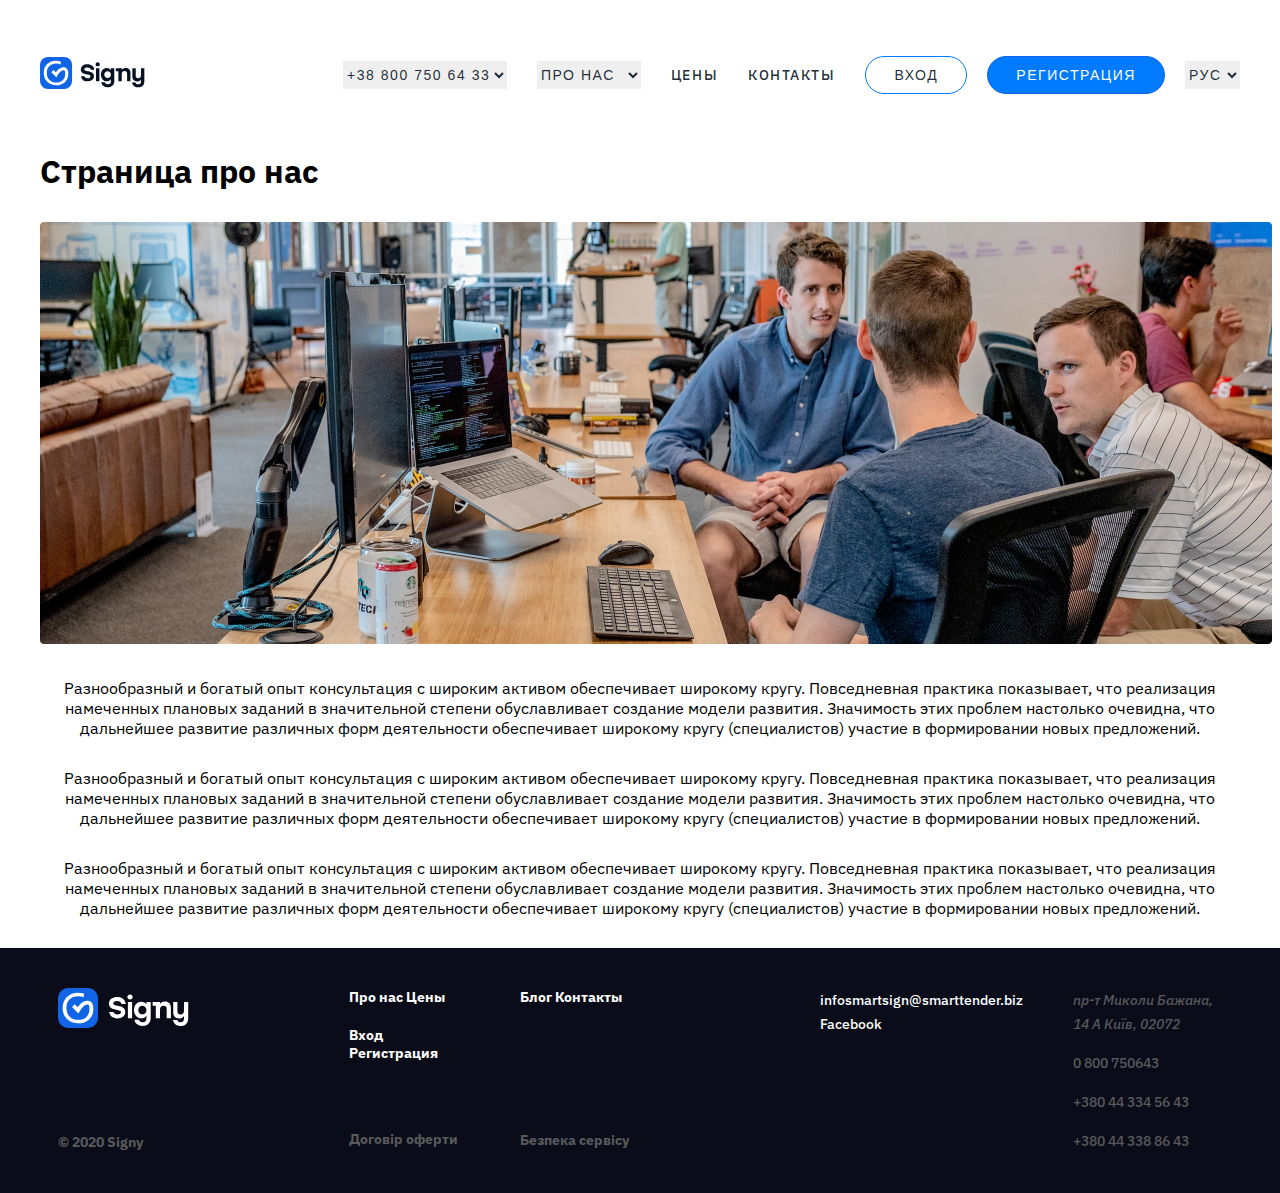
==== pages/about_us_p.html @ dbb214bf "about us almost done" ====
<!DOCTYPE html>
<html lang="en">

<head>
    <meta charset="UTF-8" />
    <meta name="viewport" content="width=device-width, initial-scale=1.0" />
    <link rel="stylesheet" href="../styles/about_us_p.css" />
    <link rel="stylesheet" href="../styles/header_footer.css">
    <title>Signy</title>
</head>

<body>
    <header class="header">
        <div class="container">
            <nav class="navbar">
                <div class="logo">
                    <a href="../index.html"><img src="../assets/imgs/SIGNY_logo.svg" alt="Signy" /></a>
                </div>
                <div class="nav-links" id="menu">
                    <span class="close">&times;</span>
                    <select name="" class="dropdown" id="">
                        <option value="tel">+38 800 750 64 33</option>
                        <option value="tel">+38 077 222 22 22</option>
                        <option value="tel">+38 077 777 77 77</option>
                        <option value="tel">+38 077 999 99 99</option>
                    </select>
                    <select name="" class="dropdown" id="">
                        <option value="about">ПРО НАС</option>
                        <option value="about">ПРО НАС2</option>
                        <option value="about">ПРО НАС3</option>
                        <option value="about">ПРО НАС4</option>
                    </select>
                    <a href="#">ЦЕНЫ</a>
                    <a href="#">КОНТАКТЫ</a>
                    <div class="header__btns">
                        <button class="header__btn">Вход</button>
                        <button class="header__btn2">регистрация</button>
                        <select name="" class="dropdown" id="">
                            <option value="language">РУС</option>
                            <option value="language">ENG</option>
                            <option value="language">UZ</option>
                            <option value="language">KZ</option>
                        </select>
                    </div>
                </div>
                <div class="menu" id="menu-toggle">
                    <img src="../assets/icons/menu.svg" alt="" />
                </div>
            </nav>
        </div>
    </header>

    <section class="about-us-p" style="max-width: 1200px;margin:0 auto;">
          <h1 style="margin-bottom: 30px;">Страница про нас</h1>
          <img src="../assets/imgs/Rectangle.png" alt="">
          <p class style="margin-top: 30px;text-align: center;">Разнообразный и богатый опыт консультация с широким активом обеспечивает широкому кругу.
             Повседневная практика показывает, что реализация намеченных плановых заданий в значительной 
             степени обуславливает создание модели развития. Значимость этих проблем настолько очевидна,
            что дальнейшее развитие различных форм деятельности обеспечивает широкому кругу (специалистов) 
              участие в формировании новых предложений.
            </p>

            <p class style="margin-top: 30px;text-align: center;">Разнообразный и богатый опыт консультация с широким активом обеспечивает широкому кругу.
                Повседневная практика показывает, что реализация намеченных плановых заданий в значительной 
                степени обуславливает создание модели развития. Значимость этих проблем настолько очевидна,
               что дальнейшее развитие различных форм деятельности обеспечивает широкому кругу (специалистов) 
                 участие в формировании новых предложений.
               </p>

               <p class style="margin-top: 30px;margin-bottom: 30px;text-align: center;">Разнообразный и богатый опыт консультация с широким активом обеспечивает широкому кругу.
                Повседневная практика показывает, что реализация намеченных плановых заданий в значительной 
                степени обуславливает создание модели развития. Значимость этих проблем настолько очевидна,
               что дальнейшее развитие различных форм деятельности обеспечивает широкому кругу (специалистов) 
                 участие в формировании новых предложений.
               </p>
    </section>

    <footer class="footer">
        <div class="container">
            <div class="footer__content">
                <div class="footer__logo">
                    <img src="../assets/imgs/SIGNY_logo3.svg" alt="">
                    <p>© 2020 Signy</p>
                </div>
                <div class="footer__links">
                    <div class="footer__link">
                        <div class="footer__link__content">
                            <a href="#">Про нас Цены</a>
                            <a href="#">Вход Регистрация</a>
                        </div>
                        <a href="#">Договір оферти</a>
                    </div>
                    <div class="footer__link footer__link2">
                        <div class="footer__link__content">
                            <a href="#">Блог Контакты</a>
                        </div>
                        <a href="#">Безпека сервісу</a>
                    </div>
                   
                </div>
            </div>
            <div class="footer__content2">
                <div class="footer__content2_email">
                    <a href="mailto:infosmartsign@smarttender.biz">infosmartsign@smarttender.biz</a>
                    <a href="htps://www.facebook.com/">Facebook</a>
                </div>
                <div class="footer__content2_address">
                    <address>пр-т Миколи Бажана, 14 А Київ, 02072</address>
                    <a href="tel:+0 800 750643">0 800 750643</a>
                    <a href="tel:+380 44 334 56 43">+380 44 334 56 43</a>
                    <a href="tel:+380 44 338 86 43">+380 44 338 86 43</a>
                </div>
            </div>
        </div>
    </footer>
    <script src="../javascript/app.js"></script>
</body>

</html>
---- styles/header_footer.css ----
@import url('https://fonts.googleapis.com/css2?family=DM+Sans:ital,opsz,wght@0,9..40,100..1000;1,9..40,100..1000&family=Flow+Circular&family=IBM+Plex+Sans:ital,wght@0,100;0,200;0,300;0,400;0,500;0,600;0,700;1,100;1,200;1,300;1,400;1,500;1,600;1,700&family=Krub:ital,wght@0,200;0,300;0,400;0,500;0,600;0,700;1,200;1,300;1,400;1,500;1,600;1,700&family=Lato:ital,wght@0,100;0,300;0,400;0,700;0,900;1,100;1,300;1,400;1,700;1,900&family=Montserrat:ital,wght@0,100..900;1,100..900&family=Nanum+Pen+Script&family=Nunito:ital,wght@0,200..1000;1,200..1000&family=Quicksand:wght@300..700&family=Rubik:ital,wght@0,300..900;1,300..900&family=Source+Serif+4:ital,opsz,wght@0,8..60,200..900;1,8..60,200..900&display=swap');

* {
    margin: 0;
    padding: 0;
    box-sizing: border-box;
}

body {

    font-family: 'IBM Plex Sans', sans-serif;

}


.container {
    max-width: 1200px;
    margin: 0 auto;
}

.header {
    padding: 20px 0;
}

.navbar {
    display: flex;
    justify-content: space-between;
    align-items: center;
    padding: 36px 0;
    text-transform: uppercase;
}

.logo img {
    width: 80%;
}

.nav-links {
    list-style: none;
    display: flex;
    align-items: center;
    gap: 30px;
}


.nav-links a {
    text-decoration: none;
    color: #061224E5;
    font-size: 14px;
    font-weight: 500;
    line-height: 20px;
    letter-spacing: 0.11em;
}

.dropdown {
    border: none;
    outline: none;
    padding: 5px 0;
    font-size: 14px;
    cursor: pointer;
    color: #061224E5;
    font-weight: 500;
    line-height: 20px;
    letter-spacing: 0.11em;


}

.header__btns {
    display: flex;
    align-items: center;
    gap: 20px;
}

.header__btn {
    line-height: 20px;
    letter-spacing: 0.11em;
    padding: 8px 28px;
    border: 1px solid #007BFF;
    border-radius: 43px;
    font-size: 14px;
    text-align: center;
    cursor: pointer;
    color: #061224E5;
    text-transform: uppercase;
    background-color: transparent;
    border: 1.5spx solid #1064E5;
    transition: all 0.3s ease-in-out;
}

.header__btn:hover {
    background-color: #f7f7f7;
}

.header__btn2 {
    line-height: 20px;
    letter-spacing: 0.11em;
    padding: 8px 28px;
    border: 1px solid #007BFF;
    border-radius: 43px;
    font-size: 14px;
    text-align: center;
    cursor: pointer;
    color: #FFFFFF;
    text-transform: uppercase;
    background-color: #007BFF;
    border: 1px solid #1064E5;
    transition: all 0.3s ease-in-out;
}

.header__btn2:hover {
    background-color: #0056b3;
}

.menu {
    display: none;
    cursor: pointer;
    
}

.close {
    display: none;
    position: absolute;
    top: 20px;
    right: 40px;
    font-size: 32px;
    font-weight: bold;
    color: #000;
    cursor: pointer;

}

@media (max-width: 950px) {
    .navbar {
        padding: 30px;
    }

    .nav-links {
        display: none;
    }

    .menu {
        display: block;
    }

    .nav-links.active {
        width: 100%;
        height: 100vh;
        background-color: #f7f7f7;
        animation: slideDownFull 0.5s ease-in-out;
        display: flex;
        flex-direction: column;
        align-items: center;
        justify-content: center;
        position: absolute;
        top: 0;
        left: 0;
        z-index: 10;
        overflow: hidden;
    }

    .header__btns {
        display: flex;
        flex-direction: column;
        align-items: center;
        gap: 20px;
    }

    .dropdown {
        background-color: #f7f7f7;
    }

    .close {
        display: block;
    }

    @keyframes slideDownFull {
        from {
            opacity: 0;
            transform: translateY(-100%);
        }

        to {
            opacity: 1;
            transform: translateY(0);
        }
    }
}









footer {
    background-color: #0a0c19;
    color: #ffffff;
    padding: 40px 0;
    display: flex;
    justify-content: space-between;
    align-items: flex-start;
    flex-wrap: wrap;
    gap: 20px;
}

.footer .container {
    display: flex;
    justify-content: space-between;
    align-items: flex-start;
    flex-wrap: wrap;
    gap: 180px;
}

.footer__content {
    width: 50%;
    display: flex;
    justify-content: start;
    align-items: self-start;

}

.footer__logo {
    width: 50%;
    display: flex;
    flex-direction: column;
    align-items: self-start;
    gap: 105px;
}

.footer__logo p {
    color: #595A5B;
    font-size: 14px;
    font-weight: bold;

}

.footer__links {
    width: 50%;
    display: flex;
    align-items: self-start;
    gap: 50px;
}

.footer__link {
    width: 100%;
    display: flex;
    flex-direction: column;
    align-items: self-start;
    gap: 68px;
}

.footer__link2 {
    width: 100%;
    display: flex;
    flex-direction: column;
    align-items: self-start;
    gap: 125px;
}

.footer__link a {
    text-decoration: none;
    color: #595A5B;
    font-size: 14px;
    font-weight: bold;
}

.footer__link__content {
    display: flex;
    flex-direction: column;
    align-items: self-start;
    gap: 20px;
}

.footer__link__content a {
    text-decoration: none;
    color: #ffffff;
    font-size: 14px;
}

.footer__link__content a:hover {
    text-decoration: underline;
}

.footer__content2 {
    width: calc(50% - 180px);
    display: flex;
    align-items: self-start;
    gap: 50px;
}

.footer__content2_email {
    font-size: 14px;
    font-weight: 500;
    line-height: 24px;
    text-align: left;
    text-underline-position: from-font;
    text-decoration-skip-ink: none;
    text-decoration: none;
    color: #ffffff;
}

.footer__content2_email a {
    text-decoration: none;
    color: #ffffff;
}

.footer__content2_email a:hover {
    text-decoration: underline;
}

.footer__content2_address {
    font-size: 14px;
    font-weight: 500;
    line-height: 24px;
    text-align: left;
    display: flex;
    flex-direction: column;
    gap: 15px;
    text-underline-position: from-font;
    text-decoration-skip-ink: none;
    text-decoration: none;
    color: #595A5B;
}

.footer__content2_address a {
    text-decoration: none;
    color: #595A5B;
}

.footer__content2_address a:hover {
    text-decoration: underline;
}

@media (max-width: 1100px) {
    .footer .container {
        width: 100%;
        gap: 30px;
    }
}

@media (max-width: 950px) {
    footer {
        width: 100%;
        padding: 30px 15px;
    }

    .footer .container {
        width: 100%;
        gap: 30px;
    }

    .footer__content {
        width: 50%;
        align-items: flex-start;
        gap: 25px;
    }

    .footer__logo,
    .footer__links,
    .footer__content2 {
        width: calc(50% - 30px);
        flex-direction: column;
        align-items: flex-start;
        gap: 25px;
    }

    .footer__link,
    .footer__link2 {
        gap: 20px;
    }

    .footer__link__content,
    .footer__content2_address {
        gap: 15px;
    }

    .footer__link a,
    .footer__content2_email,
    .footer__content2_address {
        font-size: 13px;
    }

    .footer__content2_email a {
        font-size: 13px;
    }
}

@media (max-width: 480px) {
    footer {
        display: flex;
        flex-direction: column;
        align-items: flex-start;
        justify-content: flex-start;
        padding: 20px 10px;
    }

    .footer .container {
        flex-direction: column;
        gap: 20px;
    }

    .footer__content {
        width: 100%;
        flex-direction: column;
        align-items: flex-start;
        gap: 20px;
    }

    .footer__logo,
    .footer__links,
    .footer__content2 {
        width: 100%;
        flex-direction: column;
        align-items: flex-start;
        gap: 20px;
    }

    .footer__link,
    .footer__link2 {
        gap: 20px;
    }

    .footer__link__content,
    .footer__content2_address {
        gap: 10px;
    }
}

#myBtn {
    display: none;
    position: fixed;
    bottom: 20px;
    right: 30px;
    z-index: 99;
    border: none;
    outline: none;
    background-color: #bafaf8;
    color: #061224e5;
    cursor: pointer;
    padding: 10px;
    border-radius: 10px;
    font-size: 18px;/
}

#myBtn img {
    width: 20px;
    height: 20px;
}


#myBtn:hover {
    background-color: #a2fdfa;
}
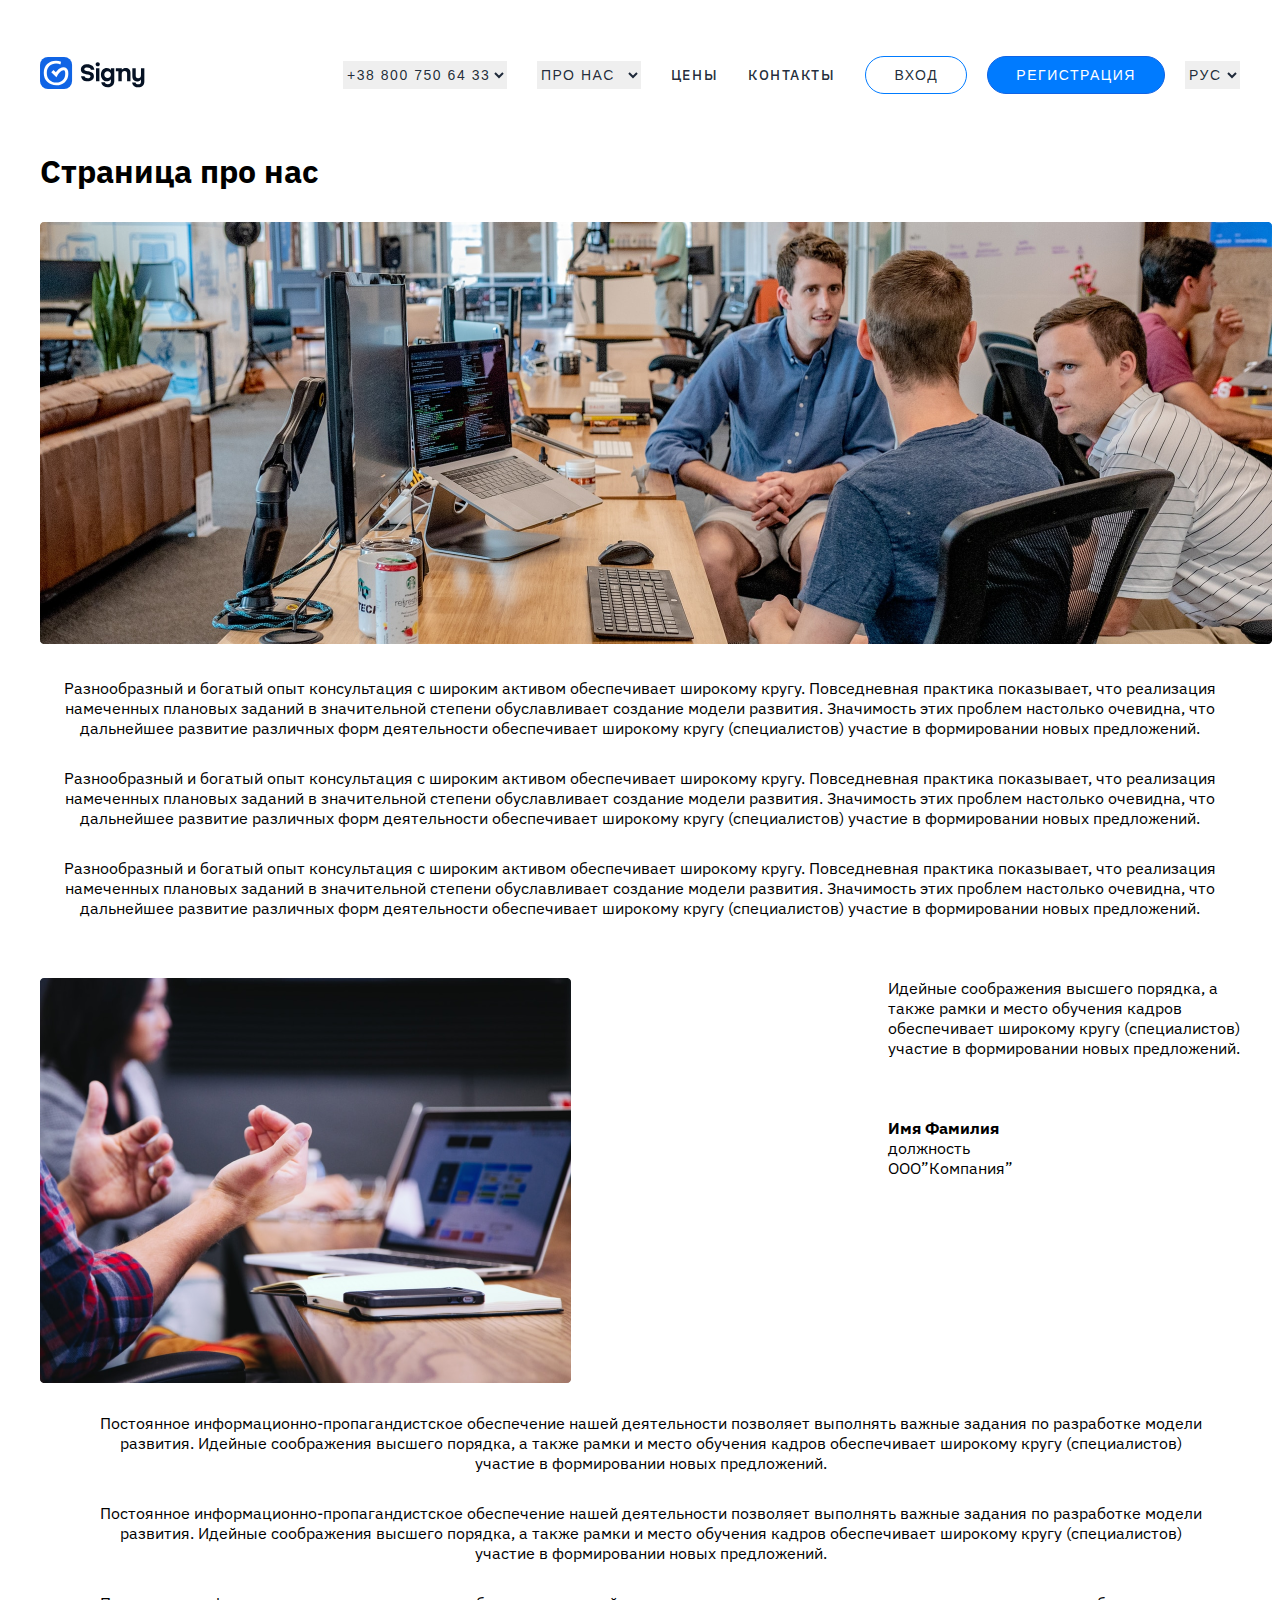
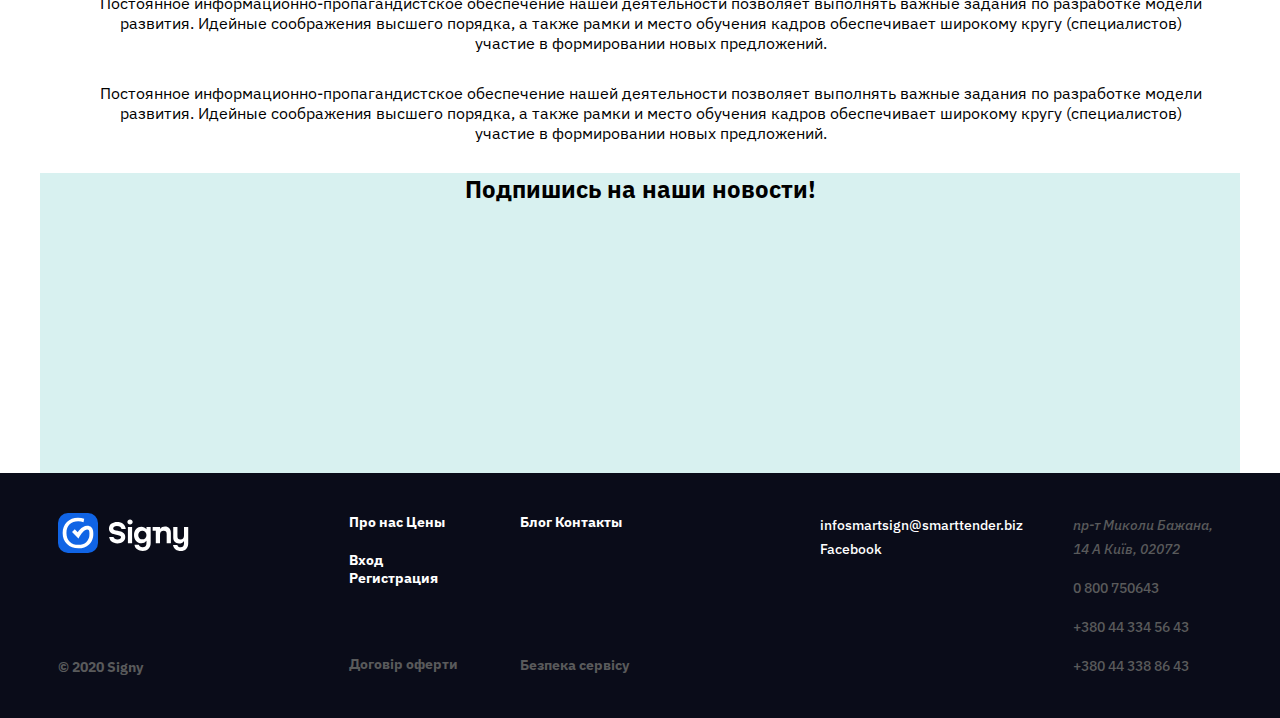
==== commit e5d5d862: "almost done 1,2 ta ishi bor" ====
--- a/pages/about_us_p.html
+++ b/pages/about_us_p.html
@@ -1,119 +1,183 @@
 <!DOCTYPE html>
 <html lang="en">
-
-<head>
+  <head>
     <meta charset="UTF-8" />
     <meta name="viewport" content="width=device-width, initial-scale=1.0" />
     <link rel="stylesheet" href="../styles/about_us_p.css" />
-    <link rel="stylesheet" href="../styles/header_footer.css">
+    <link rel="stylesheet" href="../styles/header_footer.css" />
     <title>Signy</title>
-</head>
+  </head>
 
-<body>
+  <body>
     <header class="header">
-        <div class="container">
-            <nav class="navbar">
-                <div class="logo">
-                    <a href="../index.html"><img src="../assets/imgs/SIGNY_logo.svg" alt="Signy" /></a>
-                </div>
-                <div class="nav-links" id="menu">
-                    <span class="close">&times;</span>
-                    <select name="" class="dropdown" id="">
-                        <option value="tel">+38 800 750 64 33</option>
-                        <option value="tel">+38 077 222 22 22</option>
-                        <option value="tel">+38 077 777 77 77</option>
-                        <option value="tel">+38 077 999 99 99</option>
-                    </select>
-                    <select name="" class="dropdown" id="">
-                        <option value="about">ПРО НАС</option>
-                        <option value="about">ПРО НАС2</option>
-                        <option value="about">ПРО НАС3</option>
-                        <option value="about">ПРО НАС4</option>
-                    </select>
-                    <a href="#">ЦЕНЫ</a>
-                    <a href="#">КОНТАКТЫ</a>
-                    <div class="header__btns">
-                        <button class="header__btn">Вход</button>
-                        <button class="header__btn2">регистрация</button>
-                        <select name="" class="dropdown" id="">
-                            <option value="language">РУС</option>
-                            <option value="language">ENG</option>
-                            <option value="language">UZ</option>
-                            <option value="language">KZ</option>
-                        </select>
-                    </div>
-                </div>
-                <div class="menu" id="menu-toggle">
-                    <img src="../assets/icons/menu.svg" alt="" />
-                </div>
-            </nav>
-        </div>
+      <div class="container">
+        <nav class="navbar">
+          <div class="logo">
+            <a href="../index.html"
+              ><img src="../assets/imgs/SIGNY_logo.svg" alt="Signy"
+            /></a>
+          </div>
+          <div class="nav-links" id="menu">
+            <span class="close">&times;</span>
+            <select name="" class="dropdown" id="">
+              <option value="tel">+38 800 750 64 33</option>
+              <option value="tel">+38 077 222 22 22</option>
+              <option value="tel">+38 077 777 77 77</option>
+              <option value="tel">+38 077 999 99 99</option>
+            </select>
+            <select name="" class="dropdown" id="">
+              <option value="about">ПРО НАС</option>
+              <option value="about">ПРО НАС2</option>
+              <option value="about">ПРО НАС3</option>
+              <option value="about">ПРО НАС4</option>
+            </select>
+            <a href="#">ЦЕНЫ</a>
+            <a href="#">КОНТАКТЫ</a>
+            <div class="header__btns">
+              <button class="header__btn">Вход</button>
+              <button class="header__btn2">регистрация</button>
+              <select name="" class="dropdown" id="">
+                <option value="language">РУС</option>
+                <option value="language">ENG</option>
+                <option value="language">UZ</option>
+                <option value="language">KZ</option>
+              </select>
+            </div>
+          </div>
+          <div class="menu" id="menu-toggle">
+            <img src="../assets/icons/menu.svg" alt="" />
+          </div>
+        </nav>
+      </div>
     </header>
 
-    <section class="about-us-p" style="max-width: 1200px;margin:0 auto;">
-          <h1 style="margin-bottom: 30px;">Страница про нас</h1>
-          <img src="../assets/imgs/Rectangle.png" alt="">
-          <p class style="margin-top: 30px;text-align: center;">Разнообразный и богатый опыт консультация с широким активом обеспечивает широкому кругу.
-             Повседневная практика показывает, что реализация намеченных плановых заданий в значительной 
-             степени обуславливает создание модели развития. Значимость этих проблем настолько очевидна,
-            что дальнейшее развитие различных форм деятельности обеспечивает широкому кругу (специалистов) 
-              участие в формировании новых предложений.
-            </p>
+    <section class="about-us-p" style="max-width: 1200px; margin: 0 auto">
+      <h1 style="margin-bottom: 30px">Страница про нас</h1>
+      <img src="../assets/imgs/Rectangle.png" alt="" />
+      <p class style="margin-top: 30px; text-align: center;display: flex;flex-wrap: wrap;">
+        Разнообразный и богатый опыт консультация с широким активом обеспечивает
+        широкому кругу. Повседневная практика показывает, что реализация
+        намеченных плановых заданий в значительной степени обуславливает
+        создание модели развития. Значимость этих проблем настолько очевидна,
+        что дальнейшее развитие различных форм деятельности обеспечивает
+        широкому кругу (специалистов) участие в формировании новых предложений.
+      </p>
 
-            <p class style="margin-top: 30px;text-align: center;">Разнообразный и богатый опыт консультация с широким активом обеспечивает широкому кругу.
-                Повседневная практика показывает, что реализация намеченных плановых заданий в значительной 
-                степени обуславливает создание модели развития. Значимость этих проблем настолько очевидна,
-               что дальнейшее развитие различных форм деятельности обеспечивает широкому кругу (специалистов) 
-                 участие в формировании новых предложений.
-               </p>
+      <p class style="margin-top: 30px; text-align: center;display: flex;flex-wrap: wrap;">
+        Разнообразный и богатый опыт консультация с широким активом обеспечивает
+        широкому кругу. Повседневная практика показывает, что реализация
+        намеченных плановых заданий в значительной степени обуславливает
+        создание модели развития. Значимость этих проблем настолько очевидна,
+        что дальнейшее развитие различных форм деятельности обеспечивает
+        широкому кругу (специалистов) участие в формировании новых предложений.
+      </p>
 
-               <p class style="margin-top: 30px;margin-bottom: 30px;text-align: center;">Разнообразный и богатый опыт консультация с широким активом обеспечивает широкому кругу.
-                Повседневная практика показывает, что реализация намеченных плановых заданий в значительной 
-                степени обуславливает создание модели развития. Значимость этих проблем настолько очевидна,
-               что дальнейшее развитие различных форм деятельности обеспечивает широкому кругу (специалистов) 
-                 участие в формировании новых предложений.
-               </p>
+      <p
+        class
+        style="margin-top: 30px; margin-bottom: 30px; text-align: center;display: flex;flex-wrap: wrap;"
+      >
+        Разнообразный и богатый опыт консультация с широким активом обеспечивает
+        широкому кругу. Повседневная практика показывает, что реализация
+        намеченных плановых заданий в значительной степени обуславливает
+        создание модели развития. Значимость этих проблем настолько очевидна,
+        что дальнейшее развитие различных форм деятельности обеспечивает
+        широкому кругу (специалистов) участие в формировании новых предложений.
+      </p>
+
+      <section
+        class="leksika"style="max-width: 1070;height: 405;margin: 0 auto;display: flex;justify-content: space-between;flex-wrap:wrap; margin-top: 60px;"
+      >
+        <img src="../assets/imgs/Rectangle 388.png" alt="" />
+        <p>
+          Идейные соображения высшего порядка, а <br />также рамки и место
+          обучения кадров<br />
+          обеспечивает широкому кругу (специалистов) <br />участие в
+          формировании новых предложений.
+          <br />
+          <br />
+          <br />
+          <br />
+          <strong>Имя Фамилия</strong><br />
+          должность<br />
+          ООО”Компания”<br />
+        </p>
+      </section>
+      <p style="text-align: center; margin-top: 30px;display: flex;flex-wrap: wrap;margin-left: 60px;">
+        Постоянное информационно-пропагандистское обеспечение нашей деятельности
+        позволяет выполнять важные задания по разработке модели<br />
+        развития. Идейные соображения высшего порядка, а также рамки и место
+        обучения кадров обеспечивает широкому кругу (специалистов)<br />
+        участие в формировании новых предложений.
+      </p>
+
+      <p style="text-align: center; margin-top: 30px;display: flex;flex-wrap: wrap;margin-left: 60px;">
+        Постоянное информационно-пропагандистское обеспечение нашей деятельности
+        позволяет выполнять важные задания по разработке модели<br />
+        развития. Идейные соображения высшего порядка, а также рамки и место
+        обучения кадров обеспечивает широкому кругу (специалистов)<br />
+        участие в формировании новых предложений.
+      </p>
+
+      <p style="text-align: center; margin-top: 30px;display: flex;flex-wrap: wrap;margin-left: 60px;">
+        Постоянное информационно-пропагандистское обеспечение нашей деятельности
+        позволяет выполнять важные задания по разработке модели<br />
+        развития. Идейные соображения высшего порядка, а также рамки и место
+        обучения кадров обеспечивает широкому кругу (специалистов)<br />
+        участие в формировании новых предложений.
+      </p>
+
+      <p style="text-align: center; margin-top: 30px;display: flex;flex-wrap: wrap;margin-bottom: 30px;margin-left: 60px;">
+        Постоянное информационно-пропагандистское обеспечение нашей деятельности
+        позволяет выполнять важные задания по разработке модели<br />
+        развития. Идейные соображения высшего порядка, а также рамки и место
+        обучения кадров обеспечивает широкому кругу (специалистов)<br />
+        участие в формировании новых предложений.
+      </p>
+      <section class="send" style="width: 1200px;height: 300px;background-color:#D8F1F0;">
+        <h2 style="text-align: center;margin-top: 10px;">Подпишись на наши новости!</h2>
+        
+      </section>
     </section>
 
     <footer class="footer">
-        <div class="container">
-            <div class="footer__content">
-                <div class="footer__logo">
-                    <img src="../assets/imgs/SIGNY_logo3.svg" alt="">
-                    <p>© 2020 Signy</p>
-                </div>
-                <div class="footer__links">
-                    <div class="footer__link">
-                        <div class="footer__link__content">
-                            <a href="#">Про нас Цены</a>
-                            <a href="#">Вход Регистрация</a>
-                        </div>
-                        <a href="#">Договір оферти</a>
-                    </div>
-                    <div class="footer__link footer__link2">
-                        <div class="footer__link__content">
-                            <a href="#">Блог Контакты</a>
-                        </div>
-                        <a href="#">Безпека сервісу</a>
-                    </div>
-                   
-                </div>
+      <div class="container">
+        <div class="footer__content">
+          <div class="footer__logo">
+            <img src="../assets/imgs/SIGNY_logo3.svg" alt="" />
+            <p>© 2020 Signy</p>
+          </div>
+          <div class="footer__links">
+            <div class="footer__link">
+              <div class="footer__link__content">
+                <a href="#">Про нас Цены</a>
+                <a href="#">Вход Регистрация</a>
+              </div>
+              <a href="#">Договір оферти</a>
             </div>
-            <div class="footer__content2">
-                <div class="footer__content2_email">
-                    <a href="mailto:infosmartsign@smarttender.biz">infosmartsign@smarttender.biz</a>
-                    <a href="htps://www.facebook.com/">Facebook</a>
-                </div>
-                <div class="footer__content2_address">
-                    <address>пр-т Миколи Бажана, 14 А Київ, 02072</address>
-                    <a href="tel:+0 800 750643">0 800 750643</a>
-                    <a href="tel:+380 44 334 56 43">+380 44 334 56 43</a>
-                    <a href="tel:+380 44 338 86 43">+380 44 338 86 43</a>
-                </div>
+            <div class="footer__link footer__link2">
+              <div class="footer__link__content">
+                <a href="#">Блог Контакты</a>
+              </div>
+              <a href="#">Безпека сервісу</a>
             </div>
+          </div>
         </div>
+        <div class="footer__content2">
+          <div class="footer__content2_email">
+            <a href="mailto:infosmartsign@smarttender.biz"
+              >infosmartsign@smarttender.biz</a
+            >
+            <a href="htps://www.facebook.com/">Facebook</a>
+          </div>
+          <div class="footer__content2_address">
+            <address>пр-т Миколи Бажана, 14 А Київ, 02072</address>
+            <a href="tel:+0 800 750643">0 800 750643</a>
+            <a href="tel:+380 44 334 56 43">+380 44 334 56 43</a>
+            <a href="tel:+380 44 338 86 43">+380 44 338 86 43</a>
+          </div>
+        </div>
+      </div>
     </footer>
     <script src="../javascript/app.js"></script>
-</body>
-
-</html>+  </body>
+</html>
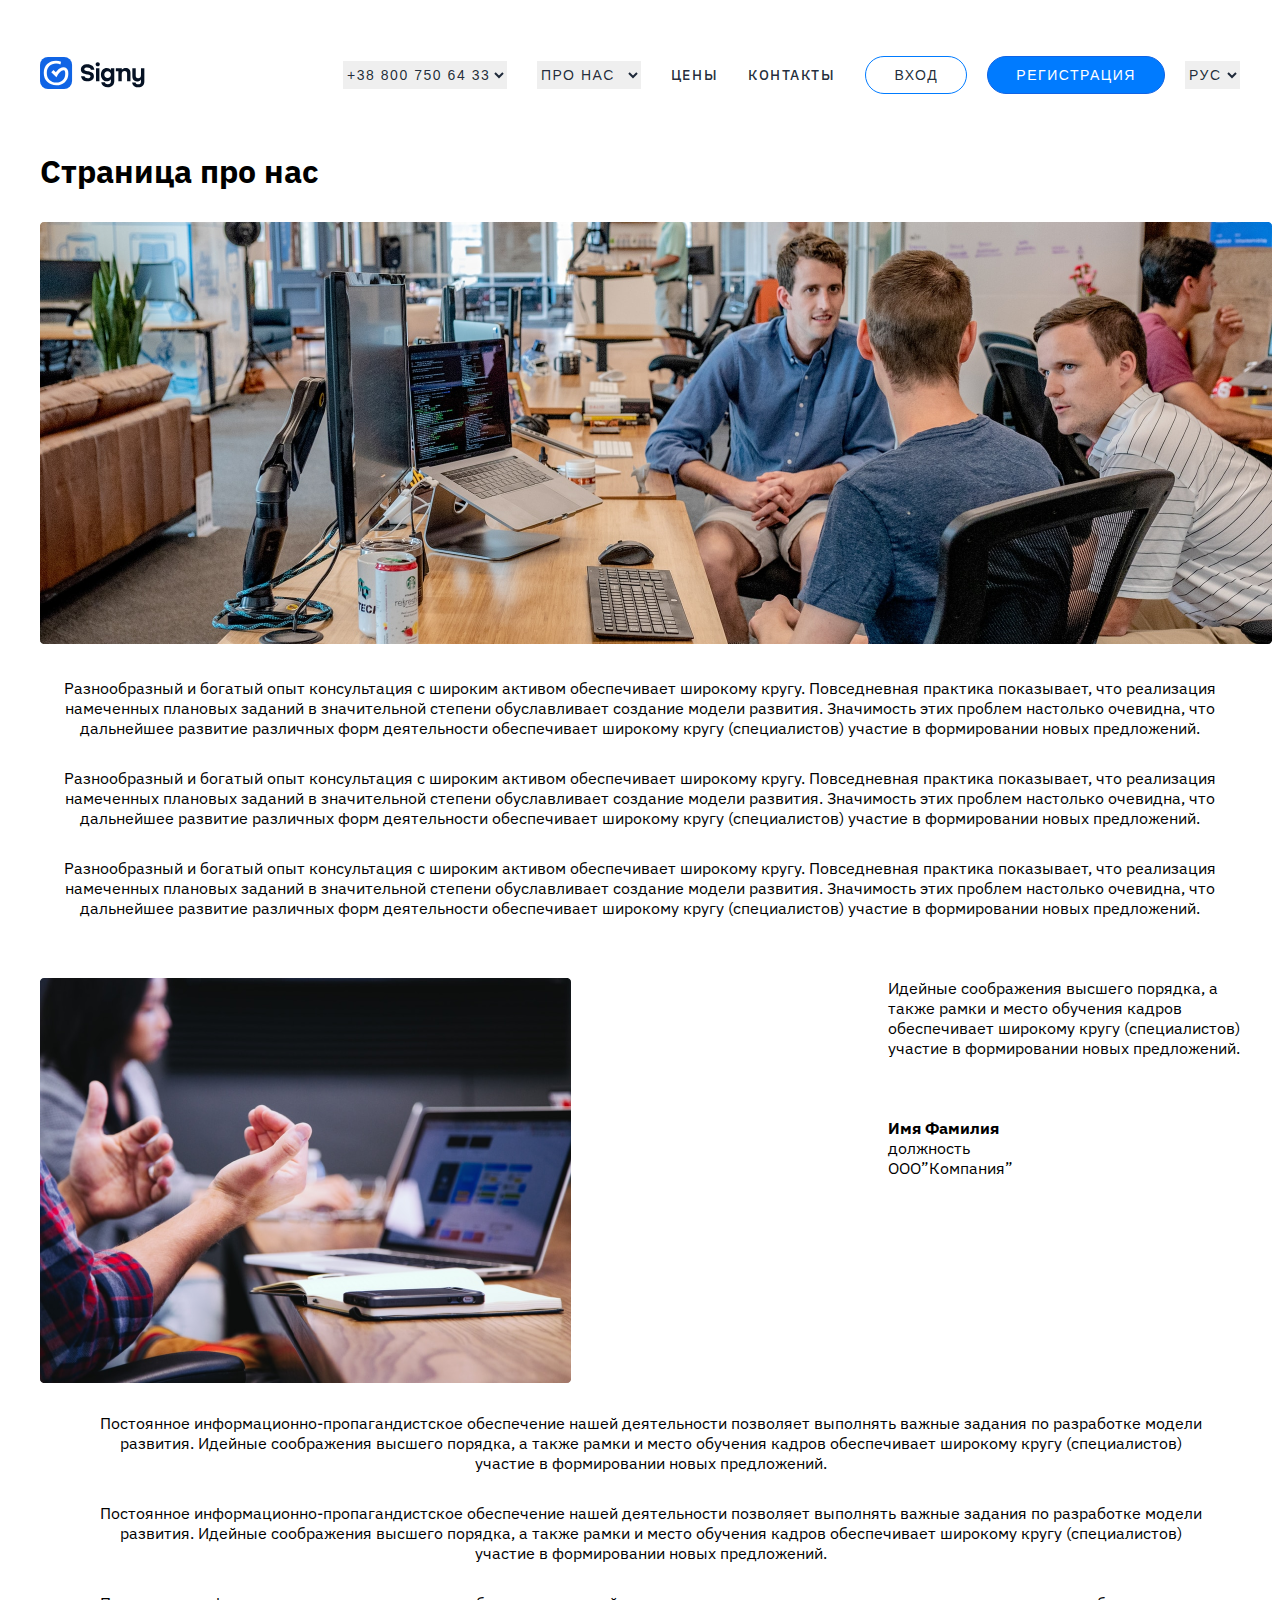
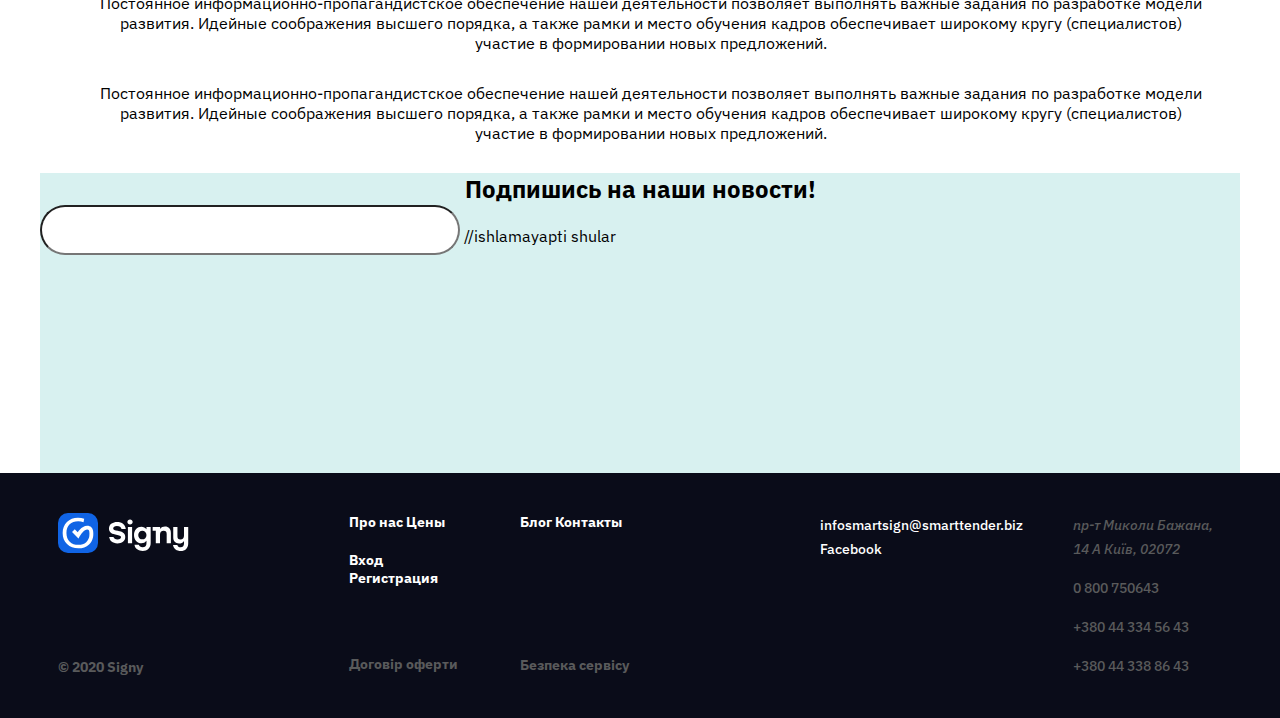
==== commit 477af402: "done..." ====
--- a/pages/about_us_p.html
+++ b/pages/about_us_p.html
@@ -134,8 +134,9 @@
         участие в формировании новых предложений.
       </p>
       <section class="send" style="width: 1200px;height: 300px;background-color:#D8F1F0;">
-        <h2 style="text-align: center;margin-top: 10px;">Подпишись на наши новости!</h2>
-        
+        <h2 style="text-align: center;">Подпишись на наши новости!</h2>
+        <input type="email" style="width: 420px;height: 50px;border-radius: 48px;font-size: 35px;margin-bottom: 20px;margin-top: 30ox; margin: 0 auto;">
+        //ishlamayapti shular
       </section>
     </section>
 
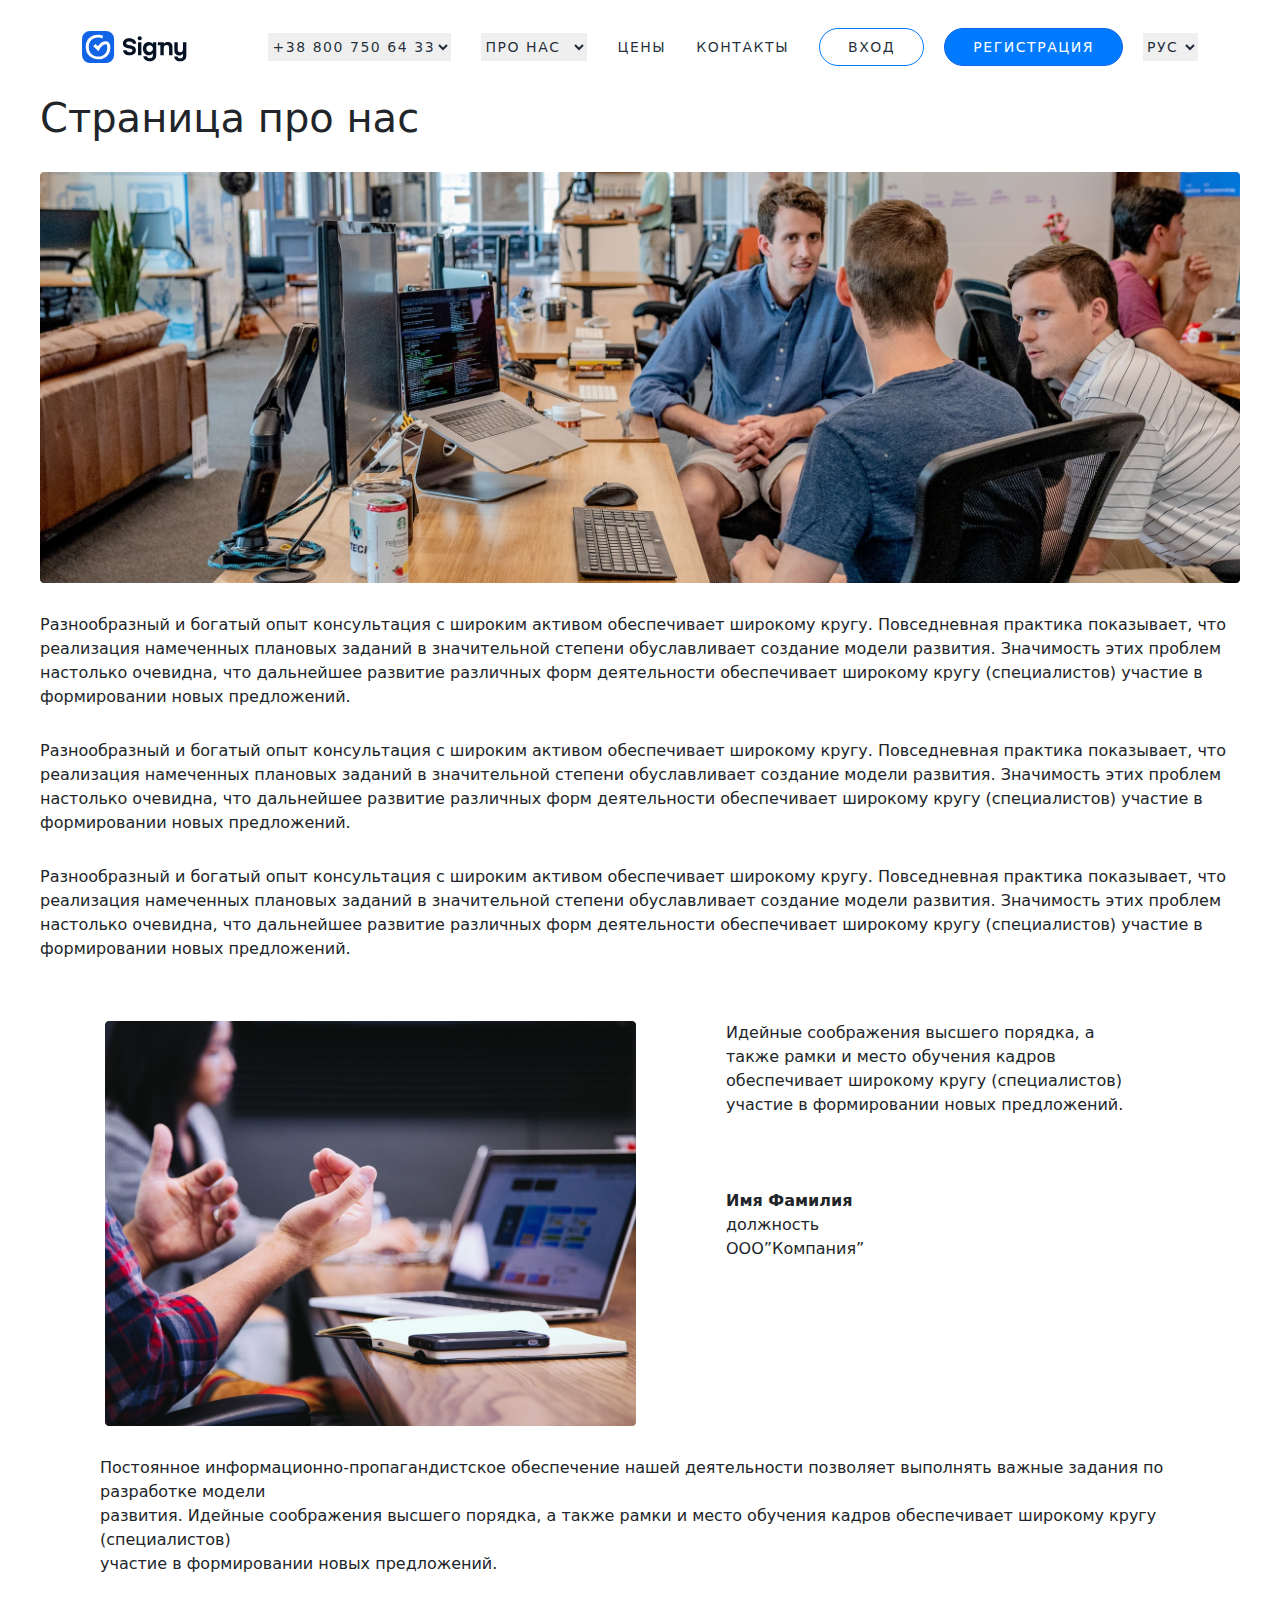
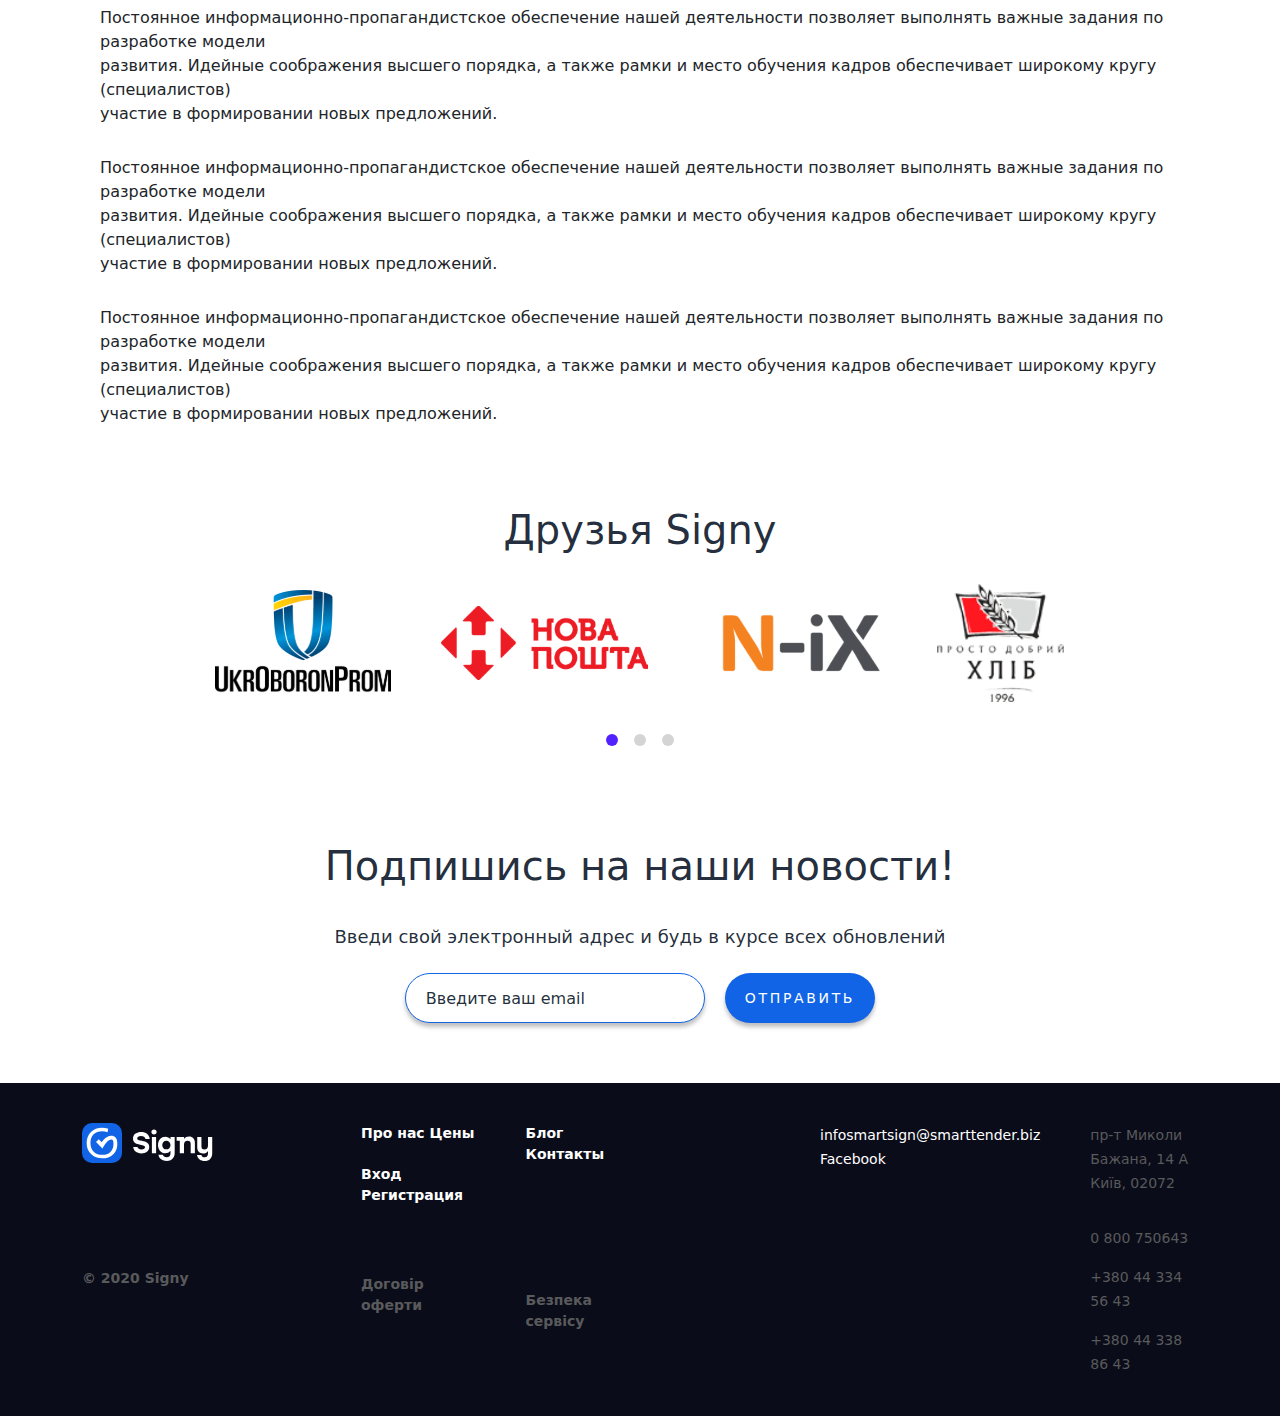
==== commit 07ebc3b2: "sacasd" ====
--- a/pages/about_us_p.html
+++ b/pages/about_us_p.html
@@ -1,184 +1,277 @@
 <!DOCTYPE html>
 <html lang="en">
-  <head>
-    <meta charset="UTF-8" />
-    <meta name="viewport" content="width=device-width, initial-scale=1.0" />
-    <link rel="stylesheet" href="../styles/about_us_p.css" />
-    <link rel="stylesheet" href="../styles/header_footer.css" />
-    <title>Signy</title>
-  </head>
-
-  <body>
-    <header class="header">
-      <div class="container">
-        <nav class="navbar">
-          <div class="logo">
-            <a href="../index.html"
-              ><img src="../assets/imgs/SIGNY_logo.svg" alt="Signy"
-            /></a>
-          </div>
-          <div class="nav-links" id="menu">
-            <span class="close">&times;</span>
+
+<head>
+  <meta charset="UTF-8" />
+  <meta name="viewport" content="width=device-width, initial-scale=1.0" />
+  <link rel="stylesheet" href="../styles/about_us_p.css" />
+  <link rel="stylesheet" href="../styles/header_footer.css" />
+  <link rel="shortcut icon" href="../assets/imgs/favicon.svg" type="image/x-icon" />
+  <link href="https://cdn.jsdelivr.net/npm/bootstrap@5.3.3/dist/css/bootstrap.min.css" rel="stylesheet"
+    integrity="sha384-QWTKZyjpPEjISv5WaRU9OFeRpok6YctnYmDr5pNlyT2bRjXh0JMhjY6hW+ALEwIH" crossorigin="anonymous" />
+  <link rel="stylesheet" href="https://cdn.jsdelivr.net/npm/swiper@11/swiper-bundle.min.css" />
+
+  <title>Signy</title>
+</head>
+
+<body>
+  <header class="header">
+    <div class="container">
+      <nav class="navbar">
+        <div class="logo">
+          <a href="../index.html"><img src="../assets/imgs/SIGNY_logo.svg" alt="Signy" /></a>
+        </div>
+        <div class="nav-links" id="menu">
+          <span class="close">&times;</span>
+          <select name="" class="dropdown" id="">
+            <option value="tel">+38 800 750 64 33</option>
+            <option value="tel">+38 077 222 22 22</option>
+            <option value="tel">+38 077 777 77 77</option>
+            <option value="tel">+38 077 999 99 99</option>
+          </select>
+          <select name="" class="dropdown" id="">
+            <option value="about">ПРО НАС</option>
+            <option value="about">ПРО НАС2</option>
+            <option value="about">ПРО НАС3</option>
+            <option value="about">ПРО НАС4</option>
+          </select>
+          <a href="#">ЦЕНЫ</a>
+          <a href="#">КОНТАКТЫ</a>
+          <div class="header__btns">
+            <button class="header__btn">Вход</button>
+            <button class="header__btn2">регистрация</button>
             <select name="" class="dropdown" id="">
-              <option value="tel">+38 800 750 64 33</option>
-              <option value="tel">+38 077 222 22 22</option>
-              <option value="tel">+38 077 777 77 77</option>
-              <option value="tel">+38 077 999 99 99</option>
+              <option value="language">РУС</option>
+              <option value="language">ENG</option>
+              <option value="language">UZ</option>
+              <option value="language">KZ</option>
             </select>
-            <select name="" class="dropdown" id="">
-              <option value="about">ПРО НАС</option>
-              <option value="about">ПРО НАС2</option>
-              <option value="about">ПРО НАС3</option>
-              <option value="about">ПРО НАС4</option>
-            </select>
-            <a href="#">ЦЕНЫ</a>
-            <a href="#">КОНТАКТЫ</a>
-            <div class="header__btns">
-              <button class="header__btn">Вход</button>
-              <button class="header__btn2">регистрация</button>
-              <select name="" class="dropdown" id="">
-                <option value="language">РУС</option>
-                <option value="language">ENG</option>
-                <option value="language">UZ</option>
-                <option value="language">KZ</option>
-              </select>
-            </div>
-          </div>
-          <div class="menu" id="menu-toggle">
-            <img src="../assets/icons/menu.svg" alt="" />
-          </div>
-        </nav>
+          </div>
+        </div>
+        <div class="menu" id="menu-toggle">
+          <img src="../assets/icons/menu.svg" alt="" />
+        </div>
+      </nav>
+    </div>
+  </header>
+
+  <section class="about-us-p" style="max-width: 1200px; margin: 0 auto">
+    <h1 style="margin-bottom: 30px">Страница про нас</h1>
+    <img style="width: 100%;" src="../assets/imgs/Rectangle.png" alt="" />
+    <p class style="margin-top: 30px; text-align: left;display: flex;flex-wrap: wrap;">
+      Разнообразный и богатый опыт консультация с широким активом обеспечивает
+      широкому кругу. Повседневная практика показывает, что реализация
+      намеченных плановых заданий в значительной степени обуславливает
+      создание модели развития. Значимость этих проблем настолько очевидна,
+      что дальнейшее развитие различных форм деятельности обеспечивает
+      широкому кругу (специалистов) участие в формировании новых предложений.
+    </p>
+
+    <p class style="margin-top: 30px; text-align: left;display: flex;flex-wrap: wrap;">
+      Разнообразный и богатый опыт консультация с широким активом обеспечивает
+      широкому кругу. Повседневная практика показывает, что реализация
+      намеченных плановых заданий в значительной степени обуславливает
+      создание модели развития. Значимость этих проблем настолько очевидна,
+      что дальнейшее развитие различных форм деятельности обеспечивает
+      широкому кругу (специалистов) участие в формировании новых предложений.
+    </p>
+
+    <p class style="margin-top: 30px; margin-bottom: 30px; text-align: left;display: flex;flex-wrap: wrap;">
+      Разнообразный и богатый опыт консультация с широким активом обеспечивает
+      широкому кругу. Повседневная практика показывает, что реализация
+      намеченных плановых заданий в значительной степени обуславливает
+      создание модели развития. Значимость этих проблем настолько очевидна,
+      что дальнейшее развитие различных форм деятельности обеспечивает
+      широкому кругу (специалистов) участие в формировании новых предложений.
+    </p>
+
+    <section class="leksika"
+      style="max-width: 1070px;height: 405;margin: 0 auto;display: flex;gap: 90px;flex-wrap:wrap; margin-top: 60px;">
+      <img src="../assets/imgs/Rectangle 388.png" alt="" />
+      <p>
+        Идейные соображения высшего порядка, а <br />также рамки и место
+        обучения кадров<br />
+        обеспечивает широкому кругу (специалистов) <br />участие в
+        формировании новых предложений.
+        <br />
+        <br />
+        <br />
+        <br />
+        <strong>Имя Фамилия</strong><br />
+        должность<br />
+        ООО”Компания”<br />
+      </p>
+    </section>
+    <p style="text-align: left; margin-top: 30px;display: flex;flex-wrap: wrap;margin-left: 60px;">
+      Постоянное информационно-пропагандистское обеспечение нашей деятельности
+      позволяет выполнять важные задания по разработке модели<br />
+      развития. Идейные соображения высшего порядка, а также рамки и место
+      обучения кадров обеспечивает широкому кругу (специалистов)<br />
+      участие в формировании новых предложений.
+    </p>
+
+    <p style="text-align: left; margin-top: 30px;display: flex;flex-wrap: wrap;margin-left: 60px;">
+      Постоянное информационно-пропагандистское обеспечение нашей деятельности
+      позволяет выполнять важные задания по разработке модели<br />
+      развития. Идейные соображения высшего порядка, а также рамки и место
+      обучения кадров обеспечивает широкому кругу (специалистов)<br />
+      участие в формировании новых предложений.
+    </p>
+
+    <p style="text-align: left; margin-top: 30px;display: flex;flex-wrap: wrap;margin-left: 60px;">
+      Постоянное информационно-пропагандистское обеспечение нашей деятельности
+      позволяет выполнять важные задания по разработке модели<br />
+      развития. Идейные соображения высшего порядка, а также рамки и место
+      обучения кадров обеспечивает широкому кругу (специалистов)<br />
+      участие в формировании новых предложений.
+    </p>
+
+    <p style="text-align: left; margin-top: 30px;display: flex;flex-wrap: wrap;margin-bottom: 30px;margin-left: 60px;">
+      Постоянное информационно-пропагандистское обеспечение нашей деятельности
+      позволяет выполнять важные задания по разработке модели<br />
+      развития. Идейные соображения высшего порядка, а также рамки и место
+      обучения кадров обеспечивает широкому кругу (специалистов)<br />
+      участие в формировании новых предложений.
+    </p>
+
+  </section>
+  <section class="friends">
+    <div class="container">
+      <h4>Друзья Signy</h4>
+      <div id="carouselExampleIndicators" class="carousel slide" data-bs-ride="carousel">
+        <div class="carousel-indicators">
+          <button type="button" data-bs-target="#carouselExampleIndicators" data-bs-slide-to="0"
+            class="active carusello-indicator" aria-current="true" aria-label="Slide 1"></button>
+          <button type="button" data-bs-target="#carouselExampleIndicators" data-bs-slide-to="1"
+            class="carusello-indicator" aria-label="Slide 2"></button>
+          <button type="button" data-bs-target="#carouselExampleIndicators" data-bs-slide-to="2"
+            class="carusello-indicator" aria-label="Slide 3"></button>
+        </div>
+        <div class="carousel-inner">
+          <div class="carousel-item active" data-bs-interval="3000">
+            <div class="freinds-content">
+              <img src="../assets/imgs/brends_logo1.svg" alt="" />
+              <img src="../assets/imgs/brends_logo2.svg" alt="" />
+              <img src="../assets/imgs/brends_logo3.svg" alt="" />
+              <img src="../assets/imgs/brends_logo4.svg" alt="" />
+            </div>
+          </div>
+          <div class="carousel-item" data-bs-interval="3000">
+            <div class="freinds-content">
+              <img src="../assets/imgs/brends_logo1.svg" alt="" />
+              <img src="../assets/imgs/brends_logo2.svg" alt="" />
+              <img src="../assets/imgs/brends_logo3.svg" alt="" />
+              <img src="../assets/imgs/brends_logo4.svg" alt="" />
+            </div>
+          </div>
+          <div class="carousel-item" data-bs-interval="3000">
+            <div class="freinds-content">
+              <img src="../assets/imgs/brends_logo1.svg" alt="" />
+              <img src="../assets/imgs/brends_logo2.svg" alt="" />
+              <img src="../assets/imgs/brends_logo3.svg" alt="" />
+              <img src="../assets/imgs/brends_logo4.svg" alt="" />
+            </div>
+          </div>
+        </div>
       </div>
-    </header>
-
-    <section class="about-us-p" style="max-width: 1200px; margin: 0 auto">
-      <h1 style="margin-bottom: 30px">Страница про нас</h1>
-      <img src="../assets/imgs/Rectangle.png" alt="" />
-      <p class style="margin-top: 30px; text-align: center;display: flex;flex-wrap: wrap;">
-        Разнообразный и богатый опыт консультация с широким активом обеспечивает
-        широкому кругу. Повседневная практика показывает, что реализация
-        намеченных плановых заданий в значительной степени обуславливает
-        создание модели развития. Значимость этих проблем настолько очевидна,
-        что дальнейшее развитие различных форм деятельности обеспечивает
-        широкому кругу (специалистов) участие в формировании новых предложений.
-      </p>
-
-      <p class style="margin-top: 30px; text-align: center;display: flex;flex-wrap: wrap;">
-        Разнообразный и богатый опыт консультация с широким активом обеспечивает
-        широкому кругу. Повседневная практика показывает, что реализация
-        намеченных плановых заданий в значительной степени обуславливает
-        создание модели развития. Значимость этих проблем настолько очевидна,
-        что дальнейшее развитие различных форм деятельности обеспечивает
-        широкому кругу (специалистов) участие в формировании новых предложений.
-      </p>
-
-      <p
-        class
-        style="margin-top: 30px; margin-bottom: 30px; text-align: center;display: flex;flex-wrap: wrap;"
-      >
-        Разнообразный и богатый опыт консультация с широким активом обеспечивает
-        широкому кругу. Повседневная практика показывает, что реализация
-        намеченных плановых заданий в значительной степени обуславливает
-        создание модели развития. Значимость этих проблем настолько очевидна,
-        что дальнейшее развитие различных форм деятельности обеспечивает
-        широкому кругу (специалистов) участие в формировании новых предложений.
-      </p>
-
-      <section
-        class="leksika"style="max-width: 1070;height: 405;margin: 0 auto;display: flex;justify-content: space-between;flex-wrap:wrap; margin-top: 60px;"
-      >
-        <img src="../assets/imgs/Rectangle 388.png" alt="" />
-        <p>
-          Идейные соображения высшего порядка, а <br />также рамки и место
-          обучения кадров<br />
-          обеспечивает широкому кругу (специалистов) <br />участие в
-          формировании новых предложений.
-          <br />
-          <br />
-          <br />
-          <br />
-          <strong>Имя Фамилия</strong><br />
-          должность<br />
-          ООО”Компания”<br />
-        </p>
-      </section>
-      <p style="text-align: center; margin-top: 30px;display: flex;flex-wrap: wrap;margin-left: 60px;">
-        Постоянное информационно-пропагандистское обеспечение нашей деятельности
-        позволяет выполнять важные задания по разработке модели<br />
-        развития. Идейные соображения высшего порядка, а также рамки и место
-        обучения кадров обеспечивает широкому кругу (специалистов)<br />
-        участие в формировании новых предложений.
-      </p>
-
-      <p style="text-align: center; margin-top: 30px;display: flex;flex-wrap: wrap;margin-left: 60px;">
-        Постоянное информационно-пропагандистское обеспечение нашей деятельности
-        позволяет выполнять важные задания по разработке модели<br />
-        развития. Идейные соображения высшего порядка, а также рамки и место
-        обучения кадров обеспечивает широкому кругу (специалистов)<br />
-        участие в формировании новых предложений.
-      </p>
-
-      <p style="text-align: center; margin-top: 30px;display: flex;flex-wrap: wrap;margin-left: 60px;">
-        Постоянное информационно-пропагандистское обеспечение нашей деятельности
-        позволяет выполнять важные задания по разработке модели<br />
-        развития. Идейные соображения высшего порядка, а также рамки и место
-        обучения кадров обеспечивает широкому кругу (специалистов)<br />
-        участие в формировании новых предложений.
-      </p>
-
-      <p style="text-align: center; margin-top: 30px;display: flex;flex-wrap: wrap;margin-bottom: 30px;margin-left: 60px;">
-        Постоянное информационно-пропагандистское обеспечение нашей деятельности
-        позволяет выполнять важные задания по разработке модели<br />
-        развития. Идейные соображения высшего порядка, а также рамки и место
-        обучения кадров обеспечивает широкому кругу (специалистов)<br />
-        участие в формировании новых предложений.
-      </p>
-      <section class="send" style="width: 1200px;height: 300px;background-color:#D8F1F0;">
-        <h2 style="text-align: center;">Подпишись на наши новости!</h2>
-        <input type="email" style="width: 420px;height: 50px;border-radius: 48px;font-size: 35px;margin-bottom: 20px;margin-top: 30ox; margin: 0 auto;">
-        //ishlamayapti shular
-      </section>
-    </section>
-
-    <footer class="footer">
-      <div class="container">
-        <div class="footer__content">
-          <div class="footer__logo">
-            <img src="../assets/imgs/SIGNY_logo3.svg" alt="" />
-            <p>© 2020 Signy</p>
-          </div>
-          <div class="footer__links">
-            <div class="footer__link">
-              <div class="footer__link__content">
-                <a href="#">Про нас Цены</a>
-                <a href="#">Вход Регистрация</a>
-              </div>
-              <a href="#">Договір оферти</a>
-            </div>
-            <div class="footer__link footer__link2">
-              <div class="footer__link__content">
-                <a href="#">Блог Контакты</a>
-              </div>
-              <a href="#">Безпека сервісу</a>
-            </div>
-          </div>
-        </div>
-        <div class="footer__content2">
-          <div class="footer__content2_email">
-            <a href="mailto:infosmartsign@smarttender.biz"
-              >infosmartsign@smarttender.biz</a
-            >
-            <a href="htps://www.facebook.com/">Facebook</a>
-          </div>
-          <div class="footer__content2_address">
-            <address>пр-т Миколи Бажана, 14 А Київ, 02072</address>
-            <a href="tel:+0 800 750643">0 800 750643</a>
-            <a href="tel:+380 44 334 56 43">+380 44 334 56 43</a>
-            <a href="tel:+380 44 338 86 43">+380 44 338 86 43</a>
+    </div>
+  </section>
+  <section class="form">
+    <div class="container">
+      <h3>Подпишись на наши новости!</h3>
+      <p>Введи свой электронный адрес и будь в курсе всех обновлений</p>
+      <form action="#" method="post">
+        <input class="form__input" type="email" placeholder="Введите ваш email" required />
+        <button class="form__btn" type="submit">ОТПРАВИТЬ</button>
+      </form>
+    </div>
+  </section>
+
+  <footer class="footer">
+    <div class="container">
+      <div class="footer__content">
+        <div class="footer__logo">
+          <img src="../assets/imgs/SIGNY_logo3.svg" alt="" />
+          <p>© 2020 Signy</p>
+        </div>
+        <div class="footer__links">
+          <div class="footer__link">
+            <div class="footer__link__content">
+              <a href="#">Про нас Цены</a>
+              <a href="#">Вход Регистрация</a>
+            </div>
+            <a href="#">Договір оферти</a>
+          </div>
+          <div class="footer__link footer__link2">
+            <div class="footer__link__content">
+              <a href="#">Блог Контакты</a>
+            </div>
+            <a href="#">Безпека сервісу</a>
           </div>
         </div>
       </div>
-    </footer>
-    <script src="../javascript/app.js"></script>
-  </body>
-</html>
+      <div class="footer__content2">
+        <div class="footer__content2_email">
+          <a href="mailto:infosmartsign@smarttender.biz">infosmartsign@smarttender.biz</a>
+          <a href="htps://www.facebook.com/">Facebook</a>
+        </div>
+        <div class="footer__content2_address">
+          <address>пр-т Миколи Бажана, 14 А Київ, 02072</address>
+          <a href="tel:+0 800 750643">0 800 750643</a>
+          <a href="tel:+380 44 334 56 43">+380 44 334 56 43</a>
+          <a href="tel:+380 44 338 86 43">+380 44 338 86 43</a>
+        </div>
+      </div>
+    </div>
+  </footer>
+  <script src="../javascript/app.js"></script>
+  <script src="https://cdn.jsdelivr.net/npm/@popperjs/core@2.11.8/dist/umd/popper.min.js"
+    integrity="sha384-I7E8VVD/ismYTF4hNIPjVp/Zjvgyol6VFvRkX/vR+Vc4jQkC+hVqc2pM8ODewa9r"
+    crossorigin="anonymous"></script>
+  <script src="https://cdn.jsdelivr.net/npm/bootstrap@5.3.3/dist/js/bootstrap.min.js"
+    integrity="sha384-0pUGZvbkm6XF6gxjEnlmuGrJXVbNuzT9qBBavbLwCsOGabYfZo0T0to5eqruptLy"
+    crossorigin="anonymous"></script>
+  <script src="https://cdn.jsdelivr.net/npm/swiper@11/swiper-bundle.min.js"></script>
+  <script>
+    var swiper = new Swiper(".mySwiper", {
+      loop: true,
+      spaceBetween: 30,
+      effect: "fade",
+      autoplay: {
+        delay: 3000,
+        disableOnInteraction: false,
+      },
+      navigation: {
+        nextEl: ".swiper-button-next",
+        prevEl: ".swiper-button-prev",
+      },
+      pagination: {
+        el: ".swiper-pagination",
+        clickable: true,
+      },
+      on: {
+        slideChange: function () {
+          updateStepIndicator(this.realIndex);
+        },
+      },
+    });
+
+    function updateStepIndicator(activeIndex) {
+      const steps = document.querySelectorAll('.steps .step');
+
+      steps.forEach((step, index) => {
+        if (index === activeIndex) {
+          step.classList.add('active');
+        } else {
+          step.classList.remove('active');
+        }
+      });
+    }
+
+    updateStepIndicator(swiper.realIndex);
+
+
+  </script>
+</body>
+
+</html>--- a/styles/about_us_p.css
+++ b/styles/about_us_p.css
@@ -0,0 +1,198 @@
+.friends {
+    width: 100%;
+    padding: 50px 0 80px 0;
+    margin: 0 auto;
+    background-color: #ffffff;
+}
+
+.friends .container {
+    width: 100%;
+    margin: 0 auto;
+}
+
+.friends h4 {
+    font-size: 40px;
+    font-weight: 500;
+    line-height: 48px;
+    text-align: center;
+    text-underline-position: from-font;
+    text-decoration-skip-ink: none;
+    color: #061224e5;
+    margin-bottom: 30px;
+}
+
+.freinds-content {
+    display: flex;
+    align-items: center;
+    justify-content: center;
+    gap: 50px;
+}
+
+#carouselExampleIndicators {
+    position: relative !important;
+}
+
+.carousel-indicators {
+    position: absolute;
+    top: 140px;
+    left: 50%;
+    display: flex;
+    justify-content: center;
+    gap: 10px;
+}
+
+.carousel-indicators button {
+    width: 12px !important;
+    height: 12px !important;
+    border-radius: 50%;
+    background-color: #aaa !important;
+    border: none;
+}
+
+.carousel-indicators button.active {
+    background-color: #5222fe !important;
+}
+
+@media (max-width: 768px) {
+    .friends-content img {
+        flex: 0 0 45%;
+        max-width: 45%;
+    }
+
+    .carousel-inner {
+        padding: 10px;
+    }
+
+    h4 {
+        font-size: 1.2rem;
+        text-align: center;
+    }
+}
+
+@media (max-width: 576px) {
+    .friends-content img {
+        flex: 0 0 80%;
+        max-width: 80%;
+        margin: 10px auto;
+        display: block;
+    }
+
+    .carousel-inner {
+        padding: 5px;
+    }
+
+    h4 {
+        font-size: 1rem;
+        text-align: center;
+    }
+
+    .carousel-indicators {
+        bottom: -10px;
+    }
+}
+
+.form {
+    padding: 60px 0;
+}
+
+.form h3 {
+    font-size: 40px;
+    font-weight: 500;
+    line-height: 48px;
+    text-align: center;
+    text-underline-position: from-font;
+    text-decoration-skip-ink: none;
+    color: #061224e5;
+    margin-bottom: 30px;
+}
+
+.form p {
+    font-size: 18px;
+    font-weight: 400;
+    line-height: 33px;
+    text-align: center;
+    text-underline-position: from-font;
+    text-decoration-skip-ink: none;
+    color: #061224e5;
+    margin-bottom: 20px;
+}
+
+.form form {
+    display: flex;
+    justify-content: center;
+    align-items: center;
+    gap: 20px;
+}
+
+.form form input {
+    width: 300px;
+    height: 50px;
+    border: none;
+    border-radius: 37px;
+    padding: 0 20px;
+    font-size: 16px;
+    font-weight: 400;
+    line-height: 20px;
+    text-align: left;
+    text-underline-position: from-font;
+    text-decoration-skip-ink: none;
+    color: #061224e5;
+    border: 1px solid #1064e5;
+    box-shadow: 0px 4px 4px 0px rgba(0, 0, 0, 0.25);
+}
+
+.form form input::placeholder {
+    color: #061224e5;
+}
+
+.form form input:focus {
+    outline: none;
+    border: 2px solid #1064e5;
+}
+
+.form form button {
+    height: 50px;
+    border: none;
+    border-radius: 41px;
+    padding: 0 20px;
+    font-size: 14px;
+    font-weight: 500;
+    line-height: 24px;
+    letter-spacing: 0.19em;
+    text-align: center;
+    text-underline-position: from-font;
+    text-decoration-skip-ink: none;
+
+    color: #ffffff;
+    background-color: #1064e5;
+    box-shadow: 0px 4px 4px 0px rgba(0, 0, 0, 0.25);
+    transition: all 0.3s ease-in-out;
+}
+
+.form form button:hover {
+    background-color: #1970f1;
+}
+
+@media (max-width: 800px) {
+    .form form input {
+        width: 70%;
+    }
+
+    .form form button {
+        width: 30%;
+    }
+}
+
+@media (max-width: 400px) {
+    .form form {
+        flex-direction: column;
+    }
+
+    .form form input {
+        width: 100%;
+    }
+
+    .form form button {
+        width: 100%;
+    }
+}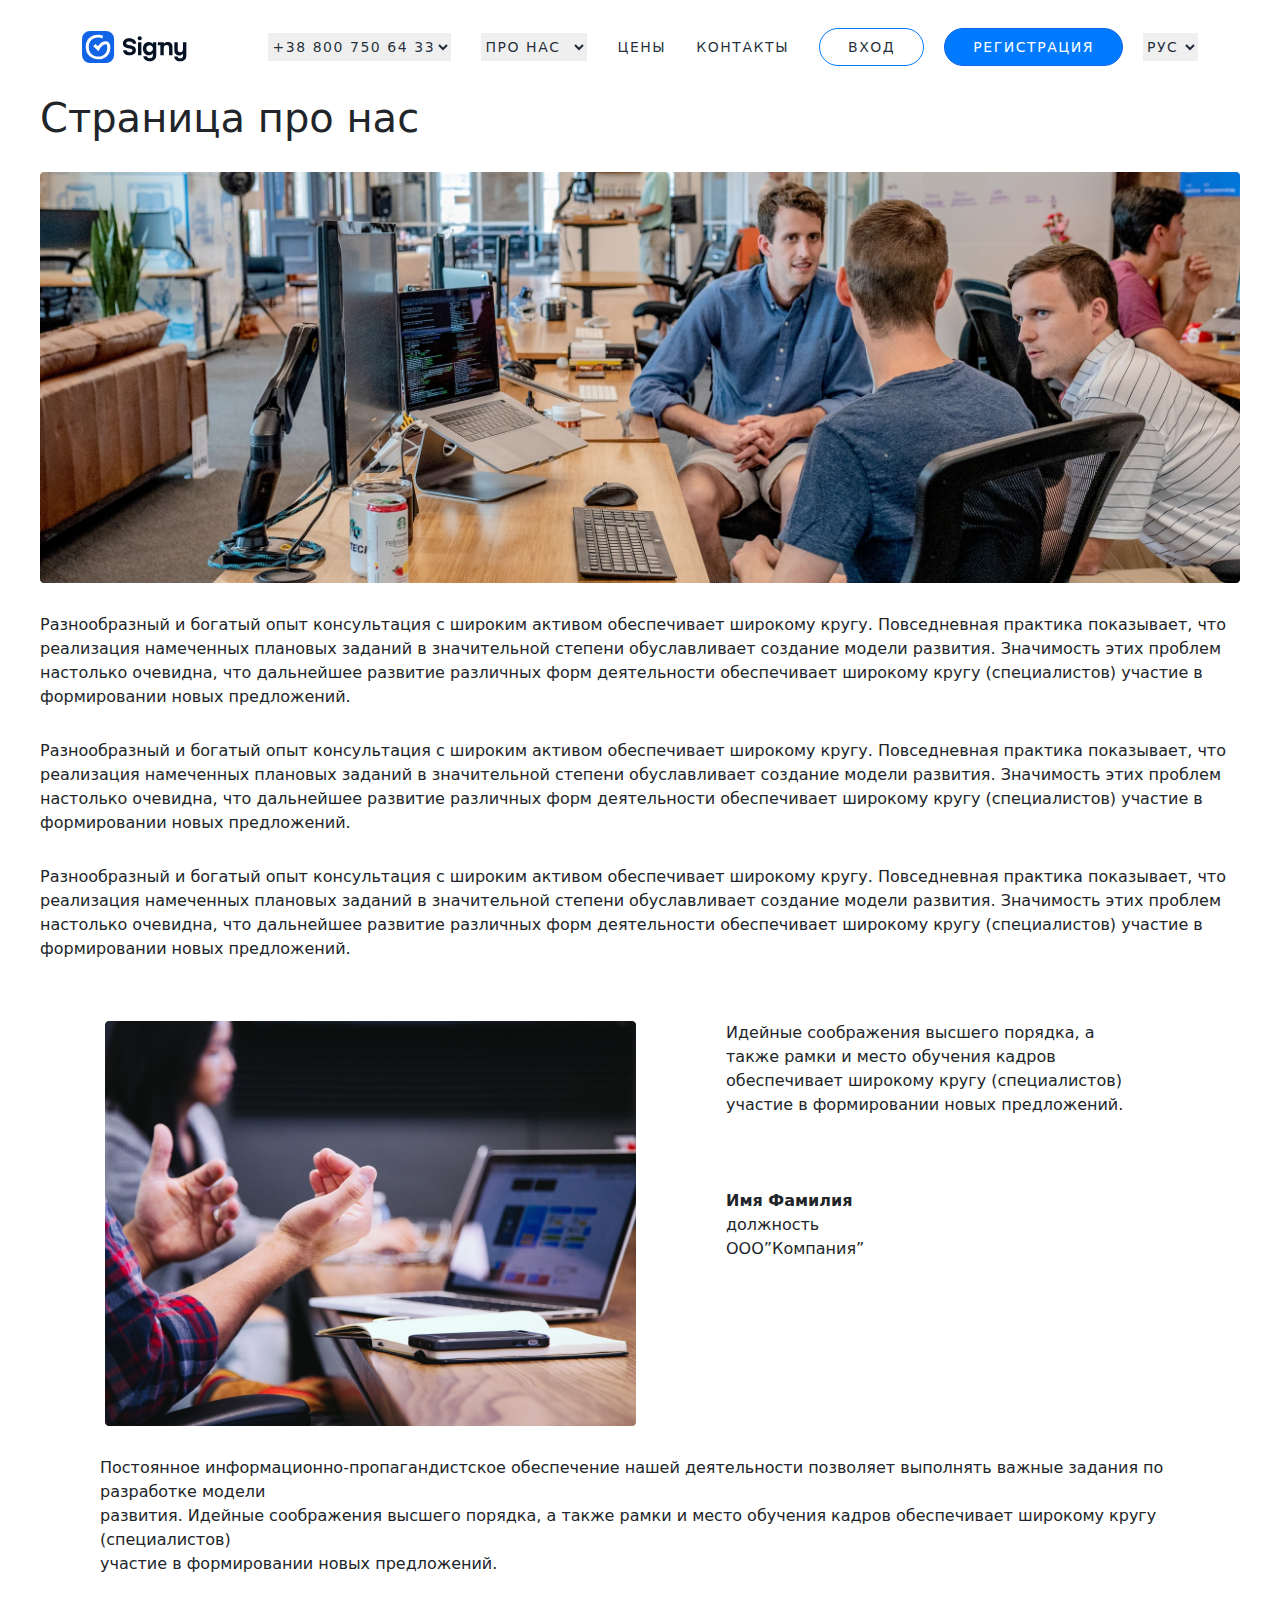
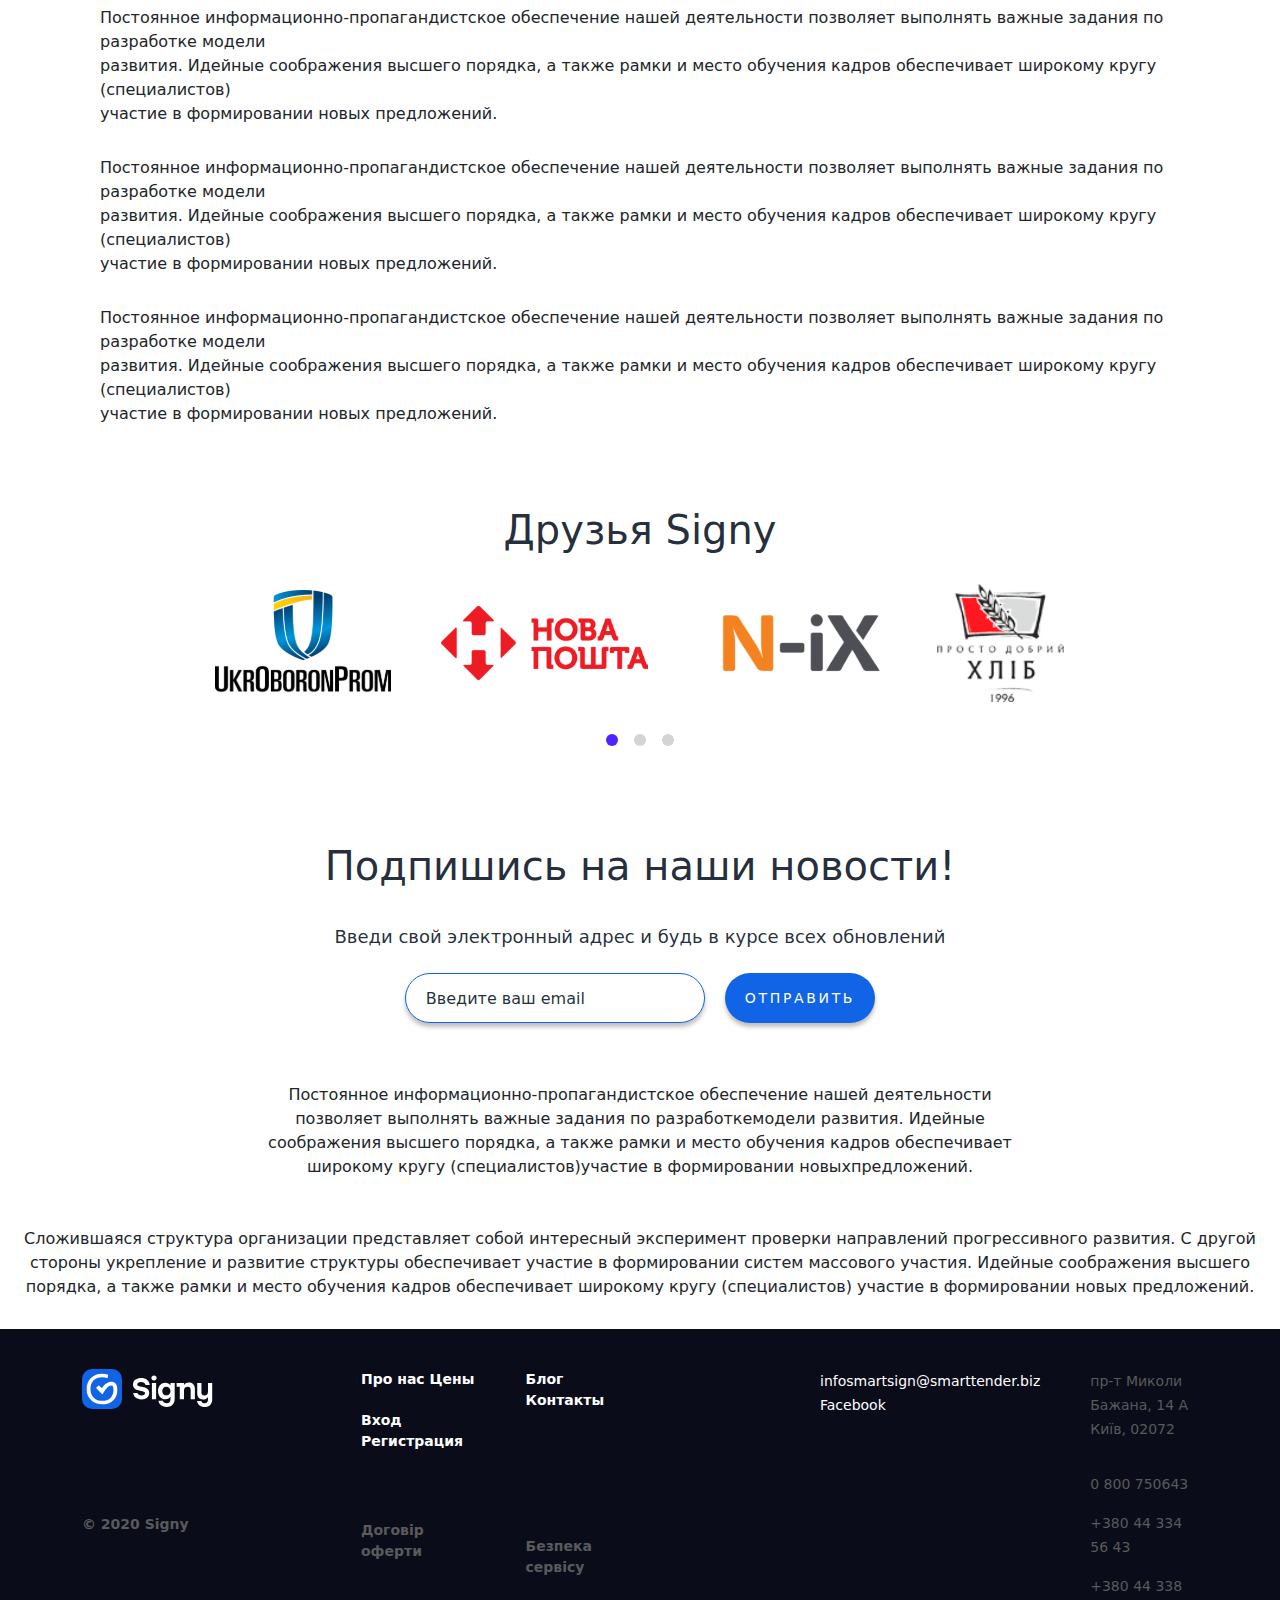
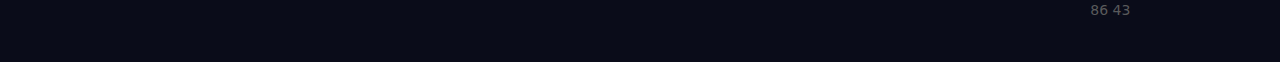
==== commit 5410a900: "done" ====
--- a/pages/about_us_p.html
+++ b/pages/about_us_p.html
@@ -1,277 +1,399 @@
 <!DOCTYPE html>
 <html lang="en">
-
-<head>
-  <meta charset="UTF-8" />
-  <meta name="viewport" content="width=device-width, initial-scale=1.0" />
-  <link rel="stylesheet" href="../styles/about_us_p.css" />
-  <link rel="stylesheet" href="../styles/header_footer.css" />
-  <link rel="shortcut icon" href="../assets/imgs/favicon.svg" type="image/x-icon" />
-  <link href="https://cdn.jsdelivr.net/npm/bootstrap@5.3.3/dist/css/bootstrap.min.css" rel="stylesheet"
-    integrity="sha384-QWTKZyjpPEjISv5WaRU9OFeRpok6YctnYmDr5pNlyT2bRjXh0JMhjY6hW+ALEwIH" crossorigin="anonymous" />
-  <link rel="stylesheet" href="https://cdn.jsdelivr.net/npm/swiper@11/swiper-bundle.min.css" />
-
-  <title>Signy</title>
-</head>
-
-<body>
-  <header class="header">
-    <div class="container">
-      <nav class="navbar">
-        <div class="logo">
-          <a href="../index.html"><img src="../assets/imgs/SIGNY_logo.svg" alt="Signy" /></a>
-        </div>
-        <div class="nav-links" id="menu">
-          <span class="close">&times;</span>
-          <select name="" class="dropdown" id="">
-            <option value="tel">+38 800 750 64 33</option>
-            <option value="tel">+38 077 222 22 22</option>
-            <option value="tel">+38 077 777 77 77</option>
-            <option value="tel">+38 077 999 99 99</option>
-          </select>
-          <select name="" class="dropdown" id="">
-            <option value="about">ПРО НАС</option>
-            <option value="about">ПРО НАС2</option>
-            <option value="about">ПРО НАС3</option>
-            <option value="about">ПРО НАС4</option>
-          </select>
-          <a href="#">ЦЕНЫ</a>
-          <a href="#">КОНТАКТЫ</a>
-          <div class="header__btns">
-            <button class="header__btn">Вход</button>
-            <button class="header__btn2">регистрация</button>
+  <head>
+    <meta charset="UTF-8" />
+    <meta name="viewport" content="width=device-width, initial-scale=1.0" />
+    <link rel="stylesheet" href="../styles/about_us_p.css" />
+    <link rel="stylesheet" href="../styles/header_footer.css" />
+    <link
+      rel="shortcut icon"
+      href="../assets/imgs/favicon.svg"
+      type="image/x-icon"
+    />
+    <link
+      href="https://cdn.jsdelivr.net/npm/bootstrap@5.3.3/dist/css/bootstrap.min.css"
+      rel="stylesheet"
+      integrity="sha384-QWTKZyjpPEjISv5WaRU9OFeRpok6YctnYmDr5pNlyT2bRjXh0JMhjY6hW+ALEwIH"
+      crossorigin="anonymous"
+    />
+    <link
+      rel="stylesheet"
+      href="https://cdn.jsdelivr.net/npm/swiper@11/swiper-bundle.min.css"
+    />
+
+    <title>Signy</title>
+  </head>
+
+  <body>
+    <header class="header">
+      <div class="container">
+        <nav class="navbar">
+          <div class="logo">
+            <a href="../index.html"
+              ><img src="../assets/imgs/SIGNY_logo.svg" alt="Signy"
+            /></a>
+          </div>
+          <div class="nav-links" id="menu">
+            <span class="close">&times;</span>
             <select name="" class="dropdown" id="">
-              <option value="language">РУС</option>
-              <option value="language">ENG</option>
-              <option value="language">UZ</option>
-              <option value="language">KZ</option>
+              <option value="tel">+38 800 750 64 33</option>
+              <option value="tel">+38 077 222 22 22</option>
+              <option value="tel">+38 077 777 77 77</option>
+              <option value="tel">+38 077 999 99 99</option>
             </select>
-          </div>
-        </div>
-        <div class="menu" id="menu-toggle">
-          <img src="../assets/icons/menu.svg" alt="" />
-        </div>
-      </nav>
-    </div>
-  </header>
-
-  <section class="about-us-p" style="max-width: 1200px; margin: 0 auto">
-    <h1 style="margin-bottom: 30px">Страница про нас</h1>
-    <img style="width: 100%;" src="../assets/imgs/Rectangle.png" alt="" />
-    <p class style="margin-top: 30px; text-align: left;display: flex;flex-wrap: wrap;">
-      Разнообразный и богатый опыт консультация с широким активом обеспечивает
-      широкому кругу. Повседневная практика показывает, что реализация
-      намеченных плановых заданий в значительной степени обуславливает
-      создание модели развития. Значимость этих проблем настолько очевидна,
-      что дальнейшее развитие различных форм деятельности обеспечивает
-      широкому кругу (специалистов) участие в формировании новых предложений.
-    </p>
-
-    <p class style="margin-top: 30px; text-align: left;display: flex;flex-wrap: wrap;">
-      Разнообразный и богатый опыт консультация с широким активом обеспечивает
-      широкому кругу. Повседневная практика показывает, что реализация
-      намеченных плановых заданий в значительной степени обуславливает
-      создание модели развития. Значимость этих проблем настолько очевидна,
-      что дальнейшее развитие различных форм деятельности обеспечивает
-      широкому кругу (специалистов) участие в формировании новых предложений.
-    </p>
-
-    <p class style="margin-top: 30px; margin-bottom: 30px; text-align: left;display: flex;flex-wrap: wrap;">
-      Разнообразный и богатый опыт консультация с широким активом обеспечивает
-      широкому кругу. Повседневная практика показывает, что реализация
-      намеченных плановых заданий в значительной степени обуславливает
-      создание модели развития. Значимость этих проблем настолько очевидна,
-      что дальнейшее развитие различных форм деятельности обеспечивает
-      широкому кругу (специалистов) участие в формировании новых предложений.
-    </p>
-
-    <section class="leksika"
-      style="max-width: 1070px;height: 405;margin: 0 auto;display: flex;gap: 90px;flex-wrap:wrap; margin-top: 60px;">
-      <img src="../assets/imgs/Rectangle 388.png" alt="" />
-      <p>
-        Идейные соображения высшего порядка, а <br />также рамки и место
-        обучения кадров<br />
-        обеспечивает широкому кругу (специалистов) <br />участие в
-        формировании новых предложений.
-        <br />
-        <br />
-        <br />
-        <br />
-        <strong>Имя Фамилия</strong><br />
-        должность<br />
-        ООО”Компания”<br />
+            <select name="" class="dropdown" id="">
+              <option value="about">ПРО НАС</option>
+              <option value="about">ПРО НАС2</option>
+              <option value="about">ПРО НАС3</option>
+              <option value="about">ПРО НАС4</option>
+            </select>
+            <a href="./blog.html">ЦЕНЫ</a>
+            <a href="./contacts.html">КОНТАКТЫ</a>
+            <div class="header__btns">
+              <button class="header__btn">Вход</button>
+              <button class="header__btn2">регистрация</button>
+              <select name="" class="dropdown" id="">
+                <option value="language">РУС</option>
+                <option value="language">ENG</option>
+                <option value="language">UZ</option>
+                <option value="language">KZ</option>
+              </select>
+            </div>
+          </div>
+          <div class="menu" id="menu-toggle">
+            <img src="../assets/icons/menu.svg" alt="" />
+          </div>
+        </nav>
+      </div>
+    </header>
+
+    <section class="about-us-p" style="max-width: 1200px; margin: 0 auto">
+      <h1 style="margin-bottom: 30px">Страница про нас</h1>
+      <img style="width: 100%" src="../assets/imgs/Rectangle.png" alt="" />
+      <p
+        class
+        style="
+          margin-top: 30px;
+          text-align: left;
+          display: flex;
+          flex-wrap: wrap;
+        "
+      >
+        Разнообразный и богатый опыт консультация с широким активом обеспечивает
+        широкому кругу. Повседневная практика показывает, что реализация
+        намеченных плановых заданий в значительной степени обуславливает
+        создание модели развития. Значимость этих проблем настолько очевидна,
+        что дальнейшее развитие различных форм деятельности обеспечивает
+        широкому кругу (специалистов) участие в формировании новых предложений.
+      </p>
+
+      <p
+        class
+        style="
+          margin-top: 30px;
+          text-align: left;
+          display: flex;
+          flex-wrap: wrap;
+        "
+      >
+        Разнообразный и богатый опыт консультация с широким активом обеспечивает
+        широкому кругу. Повседневная практика показывает, что реализация
+        намеченных плановых заданий в значительной степени обуславливает
+        создание модели развития. Значимость этих проблем настолько очевидна,
+        что дальнейшее развитие различных форм деятельности обеспечивает
+        широкому кругу (специалистов) участие в формировании новых предложений.
+      </p>
+
+      <p
+        class
+        style="
+          margin-top: 30px;
+          margin-bottom: 30px;
+          text-align: left;
+          display: flex;
+          flex-wrap: wrap;
+        "
+      >
+        Разнообразный и богатый опыт консультация с широким активом обеспечивает
+        широкому кругу. Повседневная практика показывает, что реализация
+        намеченных плановых заданий в значительной степени обуславливает
+        создание модели развития. Значимость этих проблем настолько очевидна,
+        что дальнейшее развитие различных форм деятельности обеспечивает
+        широкому кругу (специалистов) участие в формировании новых предложений.
+      </p>
+
+      <section
+        class="leksika"
+        style="
+          max-width: 1070px;
+          height: 405;
+          margin: 0 auto;
+          display: flex;
+          gap: 90px;
+          flex-wrap: wrap;
+          margin-top: 60px;
+        "
+      >
+        <img src="../assets/imgs/Rectangle 388.png" alt="" />
+        <p>
+          Идейные соображения высшего порядка, а <br />также рамки и место
+          обучения кадров<br />
+          обеспечивает широкому кругу (специалистов) <br />участие в
+          формировании новых предложений.
+          <br />
+          <br />
+          <br />
+          <br />
+          <strong>Имя Фамилия</strong><br />
+          должность<br />
+          ООО”Компания”<br />
+        </p>
+      </section>
+      <p
+        style="
+          text-align: left;
+          margin-top: 30px;
+          display: flex;
+          flex-wrap: wrap;
+          margin-left: 60px;
+        "
+      >
+        Постоянное информационно-пропагандистское обеспечение нашей деятельности
+        позволяет выполнять важные задания по разработке модели<br />
+        развития. Идейные соображения высшего порядка, а также рамки и место
+        обучения кадров обеспечивает широкому кругу (специалистов)<br />
+        участие в формировании новых предложений.
+      </p>
+
+      <p
+        style="
+          text-align: left;
+          margin-top: 30px;
+          display: flex;
+          flex-wrap: wrap;
+          margin-left: 60px;
+        "
+      >
+        Постоянное информационно-пропагандистское обеспечение нашей деятельности
+        позволяет выполнять важные задания по разработке модели<br />
+        развития. Идейные соображения высшего порядка, а также рамки и место
+        обучения кадров обеспечивает широкому кругу (специалистов)<br />
+        участие в формировании новых предложений.
+      </p>
+
+      <p
+        style="
+          text-align: left;
+          margin-top: 30px;
+          display: flex;
+          flex-wrap: wrap;
+          margin-left: 60px;
+        "
+      >
+        Постоянное информационно-пропагандистское обеспечение нашей деятельности
+        позволяет выполнять важные задания по разработке модели<br />
+        развития. Идейные соображения высшего порядка, а также рамки и место
+        обучения кадров обеспечивает широкому кругу (специалистов)<br />
+        участие в формировании новых предложений.
+      </p>
+
+      <p
+        style="
+          text-align: left;
+          margin-top: 30px;
+          display: flex;
+          flex-wrap: wrap;
+          margin-bottom: 30px;
+          margin-left: 60px;
+        "
+      >
+        Постоянное информационно-пропагандистское обеспечение нашей деятельности
+        позволяет выполнять важные задания по разработке модели<br />
+        развития. Идейные соображения высшего порядка, а также рамки и место
+        обучения кадров обеспечивает широкому кругу (специалистов)<br />
+        участие в формировании новых предложений.
       </p>
     </section>
-    <p style="text-align: left; margin-top: 30px;display: flex;flex-wrap: wrap;margin-left: 60px;">
-      Постоянное информационно-пропагандистское обеспечение нашей деятельности
-      позволяет выполнять важные задания по разработке модели<br />
-      развития. Идейные соображения высшего порядка, а также рамки и место
-      обучения кадров обеспечивает широкому кругу (специалистов)<br />
-      участие в формировании новых предложений.
-    </p>
-
-    <p style="text-align: left; margin-top: 30px;display: flex;flex-wrap: wrap;margin-left: 60px;">
-      Постоянное информационно-пропагандистское обеспечение нашей деятельности
-      позволяет выполнять важные задания по разработке модели<br />
-      развития. Идейные соображения высшего порядка, а также рамки и место
-      обучения кадров обеспечивает широкому кругу (специалистов)<br />
-      участие в формировании новых предложений.
-    </p>
-
-    <p style="text-align: left; margin-top: 30px;display: flex;flex-wrap: wrap;margin-left: 60px;">
-      Постоянное информационно-пропагандистское обеспечение нашей деятельности
-      позволяет выполнять важные задания по разработке модели<br />
-      развития. Идейные соображения высшего порядка, а также рамки и место
-      обучения кадров обеспечивает широкому кругу (специалистов)<br />
-      участие в формировании новых предложений.
-    </p>
-
-    <p style="text-align: left; margin-top: 30px;display: flex;flex-wrap: wrap;margin-bottom: 30px;margin-left: 60px;">
-      Постоянное информационно-пропагандистское обеспечение нашей деятельности
-      позволяет выполнять важные задания по разработке модели<br />
-      развития. Идейные соображения высшего порядка, а также рамки и место
-      обучения кадров обеспечивает широкому кругу (специалистов)<br />
-      участие в формировании новых предложений.
-    </p>
-
-  </section>
-  <section class="friends">
-    <div class="container">
-      <h4>Друзья Signy</h4>
-      <div id="carouselExampleIndicators" class="carousel slide" data-bs-ride="carousel">
-        <div class="carousel-indicators">
-          <button type="button" data-bs-target="#carouselExampleIndicators" data-bs-slide-to="0"
-            class="active carusello-indicator" aria-current="true" aria-label="Slide 1"></button>
-          <button type="button" data-bs-target="#carouselExampleIndicators" data-bs-slide-to="1"
-            class="carusello-indicator" aria-label="Slide 2"></button>
-          <button type="button" data-bs-target="#carouselExampleIndicators" data-bs-slide-to="2"
-            class="carusello-indicator" aria-label="Slide 3"></button>
-        </div>
-        <div class="carousel-inner">
-          <div class="carousel-item active" data-bs-interval="3000">
-            <div class="freinds-content">
-              <img src="../assets/imgs/brends_logo1.svg" alt="" />
-              <img src="../assets/imgs/brends_logo2.svg" alt="" />
-              <img src="../assets/imgs/brends_logo3.svg" alt="" />
-              <img src="../assets/imgs/brends_logo4.svg" alt="" />
-            </div>
-          </div>
-          <div class="carousel-item" data-bs-interval="3000">
-            <div class="freinds-content">
-              <img src="../assets/imgs/brends_logo1.svg" alt="" />
-              <img src="../assets/imgs/brends_logo2.svg" alt="" />
-              <img src="../assets/imgs/brends_logo3.svg" alt="" />
-              <img src="../assets/imgs/brends_logo4.svg" alt="" />
-            </div>
-          </div>
-          <div class="carousel-item" data-bs-interval="3000">
-            <div class="freinds-content">
-              <img src="../assets/imgs/brends_logo1.svg" alt="" />
-              <img src="../assets/imgs/brends_logo2.svg" alt="" />
-              <img src="../assets/imgs/brends_logo3.svg" alt="" />
-              <img src="../assets/imgs/brends_logo4.svg" alt="" />
+    <section class="friends">
+      <div class="container">
+        <h4>Друзья Signy</h4>
+        <div
+          id="carouselExampleIndicators"
+          class="carousel slide"
+          data-bs-ride="carousel"
+        >
+          <div class="carousel-indicators">
+            <button
+              type="button"
+              data-bs-target="#carouselExampleIndicators"
+              data-bs-slide-to="0"
+              class="active carusello-indicator"
+              aria-current="true"
+              aria-label="Slide 1"
+            ></button>
+            <button
+              type="button"
+              data-bs-target="#carouselExampleIndicators"
+              data-bs-slide-to="1"
+              class="carusello-indicator"
+              aria-label="Slide 2"
+            ></button>
+            <button
+              type="button"
+              data-bs-target="#carouselExampleIndicators"
+              data-bs-slide-to="2"
+              class="carusello-indicator"
+              aria-label="Slide 3"
+            ></button>
+          </div>
+          <div class="carousel-inner">
+            <div class="carousel-item active" data-bs-interval="3000">
+              <div class="freinds-content">
+                <img src="../assets/imgs/brends_logo1.svg" alt="" />
+                <img src="../assets/imgs/brends_logo2.svg" alt="" />
+                <img src="../assets/imgs/brends_logo3.svg" alt="" />
+                <img src="../assets/imgs/brends_logo4.svg" alt="" />
+              </div>
+            </div>
+            <div class="carousel-item" data-bs-interval="3000">
+              <div class="freinds-content">
+                <img src="../assets/imgs/brends_logo1.svg" alt="" />
+                <img src="../assets/imgs/brends_logo2.svg" alt="" />
+                <img src="../assets/imgs/brends_logo3.svg" alt="" />
+                <img src="../assets/imgs/brends_logo4.svg" alt="" />
+              </div>
+            </div>
+            <div class="carousel-item" data-bs-interval="3000">
+              <div class="freinds-content">
+                <img src="../assets/imgs/brends_logo1.svg" alt="" />
+                <img src="../assets/imgs/brends_logo2.svg" alt="" />
+                <img src="../assets/imgs/brends_logo3.svg" alt="" />
+                <img src="../assets/imgs/brends_logo4.svg" alt="" />
+              </div>
             </div>
           </div>
         </div>
       </div>
-    </div>
-  </section>
-  <section class="form">
-    <div class="container">
-      <h3>Подпишись на наши новости!</h3>
-      <p>Введи свой электронный адрес и будь в курсе всех обновлений</p>
-      <form action="#" method="post">
-        <input class="form__input" type="email" placeholder="Введите ваш email" required />
-        <button class="form__btn" type="submit">ОТПРАВИТЬ</button>
-      </form>
-    </div>
-  </section>
-
-  <footer class="footer">
-    <div class="container">
-      <div class="footer__content">
-        <div class="footer__logo">
-          <img src="../assets/imgs/SIGNY_logo3.svg" alt="" />
-          <p>© 2020 Signy</p>
+    </section>
+    <section class="form">
+      <div class="container">
+        <h3>Подпишись на наши новости!</h3>
+        <p>Введи свой электронный адрес и будь в курсе всех обновлений</p>
+        <form action="#" method="post">
+          <input
+            class="form__input"
+            type="email"
+            placeholder="Введите ваш email"
+            required
+          />
+          <button class="form__btn" type="submit">ОТПРАВИТЬ</button>
+        </form>
+      </div>
+    </section>
+    <p style="margin: 0 auto;text-align: center;margin-bottom: 30px;">
+      Постоянное информационно-пропагандистское обеспечение нашей  деятельности<br>
+      позволяет выполнять важные задания по разработкемодели развития. Идейные <br>
+      соображения высшего порядка, а также рамки и место обучения кадров обеспечивает<br>
+      широкому кругу (специалистов)участие в формировании новыхпредложений.<br />
+      <br />
+      <br />
+
+      Сложившаяся структура организации представляет собой интересный
+      эксперимент проверки направлений прогрессивного развития. С другой<br />
+      стороны укрепление и развитие структуры обеспечивает участие в
+      формировании систем массового участия. Идейные соображения высшего<br />
+      порядка, а также рамки и место обучения кадров обеспечивает широкому кругу
+      (специалистов) участие в формировании новых предложений.
+    </p>
+
+    <footer class="footer">
+      <div class="container">
+        <div class="footer__content">
+          <div class="footer__logo">
+            <img src="../assets/imgs/SIGNY_logo3.svg" alt="" />
+            <p>© 2020 Signy</p>
+          </div>
+          <div class="footer__links">
+            <div class="footer__link">
+              <div class="footer__link__content">
+                <a href="#">Про нас Цены</a>
+                <a href="#">Вход Регистрация</a>
+              </div>
+              <a href="#">Договір оферти</a>
+            </div>
+            <div class="footer__link footer__link2">
+              <div class="footer__link__content">
+                <a href="#">Блог Контакты</a>
+              </div>
+              <a href="#">Безпека сервісу</a>
+            </div>
+          </div>
         </div>
-        <div class="footer__links">
-          <div class="footer__link">
-            <div class="footer__link__content">
-              <a href="#">Про нас Цены</a>
-              <a href="#">Вход Регистрация</a>
-            </div>
-            <a href="#">Договір оферти</a>
-          </div>
-          <div class="footer__link footer__link2">
-            <div class="footer__link__content">
-              <a href="#">Блог Контакты</a>
-            </div>
-            <a href="#">Безпека сервісу</a>
+        <div class="footer__content2">
+          <div class="footer__content2_email">
+            <a href="mailto:infosmartsign@smarttender.biz"
+              >infosmartsign@smarttender.biz</a
+            >
+            <a href="htps://www.facebook.com/">Facebook</a>
+          </div>
+          <div class="footer__content2_address">
+            <address>пр-т Миколи Бажана, 14 А Київ, 02072</address>
+            <a href="tel:+0 800 750643">0 800 750643</a>
+            <a href="tel:+380 44 334 56 43">+380 44 334 56 43</a>
+            <a href="tel:+380 44 338 86 43">+380 44 338 86 43</a>
           </div>
         </div>
       </div>
-      <div class="footer__content2">
-        <div class="footer__content2_email">
-          <a href="mailto:infosmartsign@smarttender.biz">infosmartsign@smarttender.biz</a>
-          <a href="htps://www.facebook.com/">Facebook</a>
-        </div>
-        <div class="footer__content2_address">
-          <address>пр-т Миколи Бажана, 14 А Київ, 02072</address>
-          <a href="tel:+0 800 750643">0 800 750643</a>
-          <a href="tel:+380 44 334 56 43">+380 44 334 56 43</a>
-          <a href="tel:+380 44 338 86 43">+380 44 338 86 43</a>
-        </div>
-      </div>
-    </div>
-  </footer>
-  <script src="../javascript/app.js"></script>
-  <script src="https://cdn.jsdelivr.net/npm/@popperjs/core@2.11.8/dist/umd/popper.min.js"
-    integrity="sha384-I7E8VVD/ismYTF4hNIPjVp/Zjvgyol6VFvRkX/vR+Vc4jQkC+hVqc2pM8ODewa9r"
-    crossorigin="anonymous"></script>
-  <script src="https://cdn.jsdelivr.net/npm/bootstrap@5.3.3/dist/js/bootstrap.min.js"
-    integrity="sha384-0pUGZvbkm6XF6gxjEnlmuGrJXVbNuzT9qBBavbLwCsOGabYfZo0T0to5eqruptLy"
-    crossorigin="anonymous"></script>
-  <script src="https://cdn.jsdelivr.net/npm/swiper@11/swiper-bundle.min.js"></script>
-  <script>
-    var swiper = new Swiper(".mySwiper", {
-      loop: true,
-      spaceBetween: 30,
-      effect: "fade",
-      autoplay: {
-        delay: 3000,
-        disableOnInteraction: false,
-      },
-      navigation: {
-        nextEl: ".swiper-button-next",
-        prevEl: ".swiper-button-prev",
-      },
-      pagination: {
-        el: ".swiper-pagination",
-        clickable: true,
-      },
-      on: {
-        slideChange: function () {
-          updateStepIndicator(this.realIndex);
+    </footer>
+    <script src="../javascript/app.js"></script>
+    <script
+      src="https://cdn.jsdelivr.net/npm/@popperjs/core@2.11.8/dist/umd/popper.min.js"
+      integrity="sha384-I7E8VVD/ismYTF4hNIPjVp/Zjvgyol6VFvRkX/vR+Vc4jQkC+hVqc2pM8ODewa9r"
+      crossorigin="anonymous"
+    ></script>
+    <script
+      src="https://cdn.jsdelivr.net/npm/bootstrap@5.3.3/dist/js/bootstrap.min.js"
+      integrity="sha384-0pUGZvbkm6XF6gxjEnlmuGrJXVbNuzT9qBBavbLwCsOGabYfZo0T0to5eqruptLy"
+      crossorigin="anonymous"
+    ></script>
+    <script src="https://cdn.jsdelivr.net/npm/swiper@11/swiper-bundle.min.js"></script>
+    <script>
+      var swiper = new Swiper(".mySwiper", {
+        loop: true,
+        spaceBetween: 30,
+        effect: "fade",
+        autoplay: {
+          delay: 3000,
+          disableOnInteraction: false,
         },
-      },
-    });
-
-    function updateStepIndicator(activeIndex) {
-      const steps = document.querySelectorAll('.steps .step');
-
-      steps.forEach((step, index) => {
-        if (index === activeIndex) {
-          step.classList.add('active');
-        } else {
-          step.classList.remove('active');
-        }
+        navigation: {
+          nextEl: ".swiper-button-next",
+          prevEl: ".swiper-button-prev",
+        },
+        pagination: {
+          el: ".swiper-pagination",
+          clickable: true,
+        },
+        on: {
+          slideChange: function () {
+            updateStepIndicator(this.realIndex);
+          },
+        },
       });
-    }
-
-    updateStepIndicator(swiper.realIndex);
-
-
-  </script>
-</body>
-
-</html>+
+      function updateStepIndicator(activeIndex) {
+        const steps = document.querySelectorAll(".steps .step");
+
+        steps.forEach((step, index) => {
+          if (index === activeIndex) {
+            step.classList.add("active");
+          } else {
+            step.classList.remove("active");
+          }
+        });
+      }
+
+      updateStepIndicator(swiper.realIndex);
+    </script>
+  </body>
+</html>
--- a/styles/about_us_p.css
+++ b/styles/about_us_p.css
@@ -75,6 +75,10 @@
         max-width: 80%;
         margin: 10px auto;
         display: block;
+    }
+
+    .friends{
+        display: none;
     }
 
     .carousel-inner {
